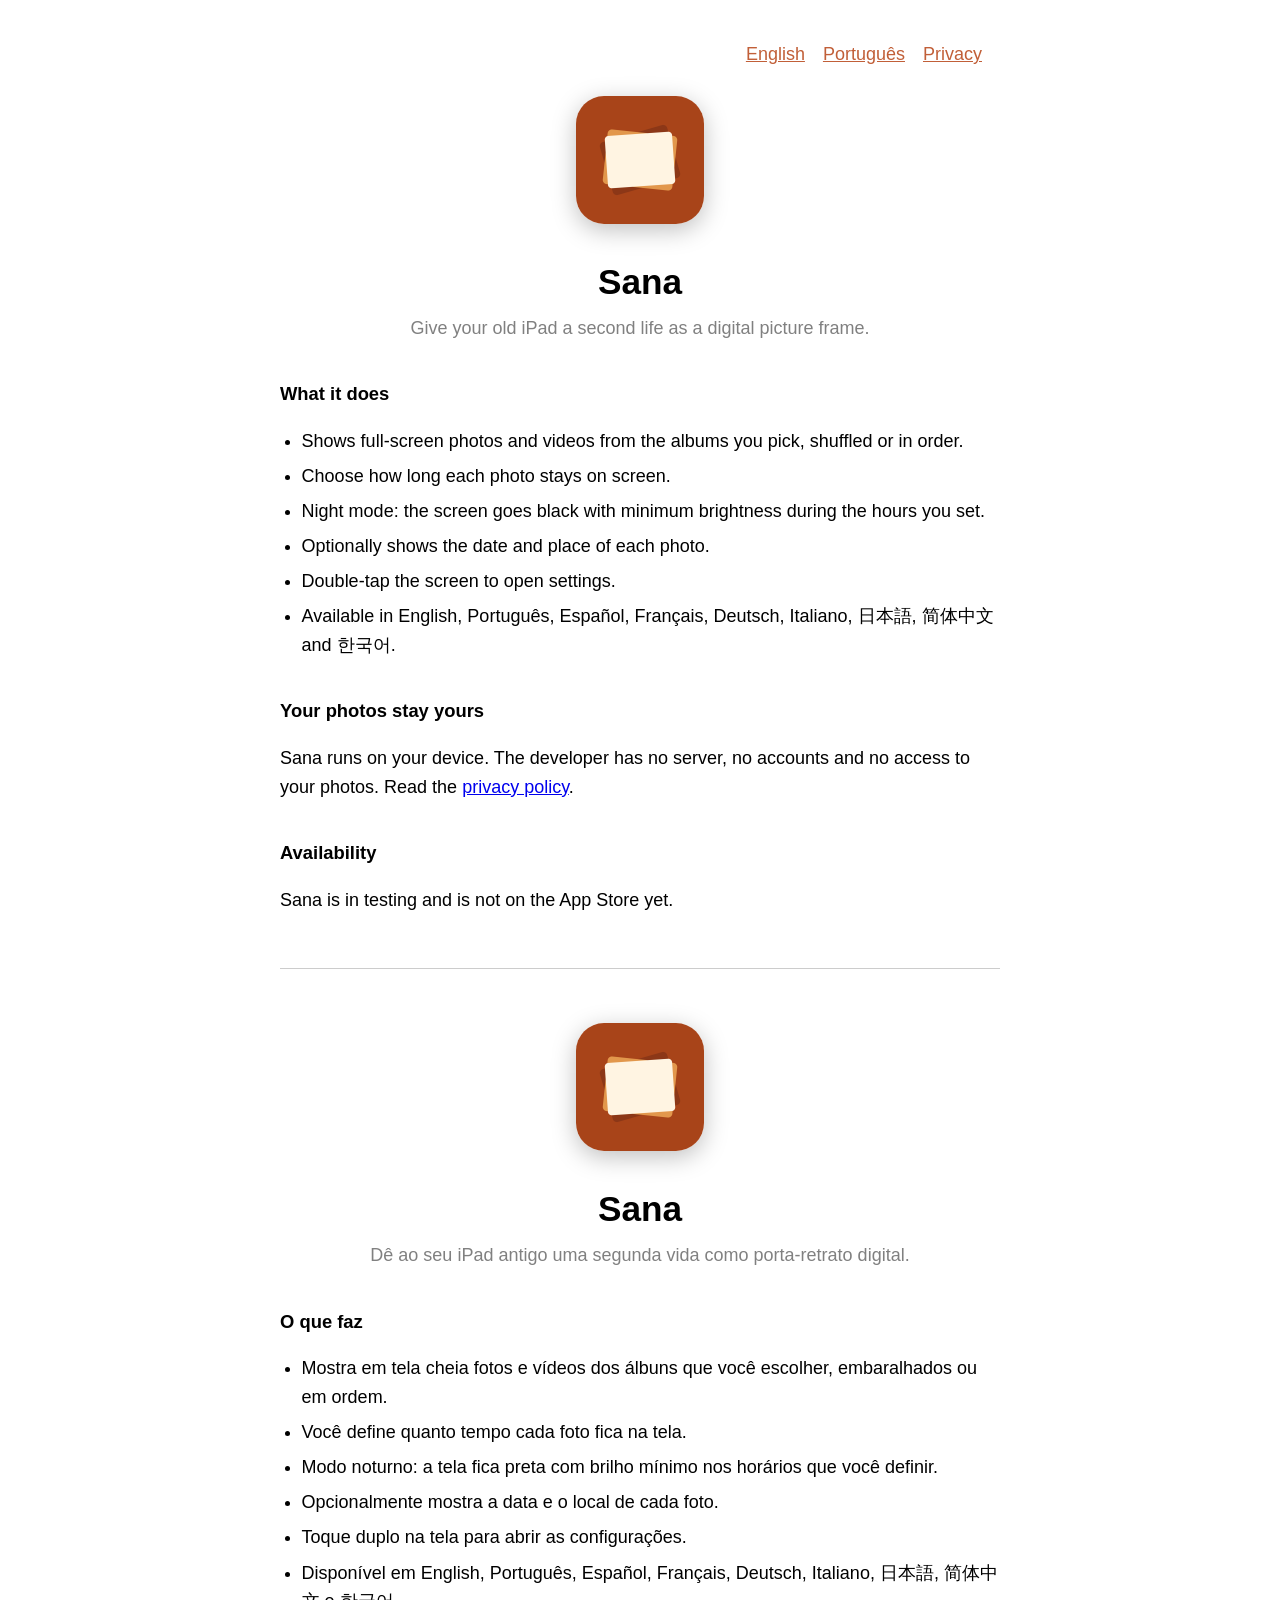
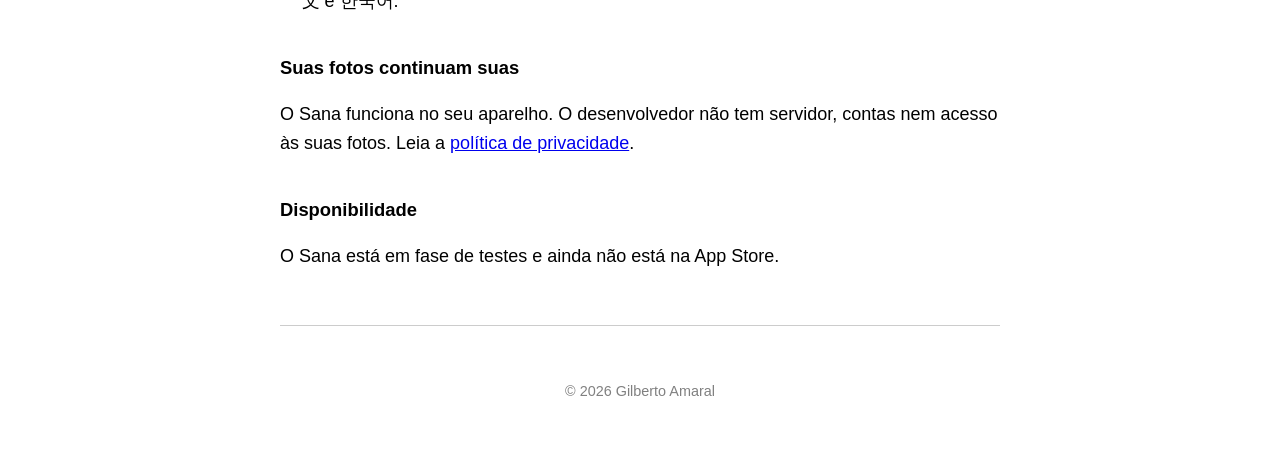
==== index.html @ 05647018 "Site do Sana: página inicial e política de privacidade (EN/PT)" ====
<!doctype html>
<html lang="en">
<head>
<meta charset="utf-8">
<meta name="viewport" content="width=device-width, initial-scale=1">
<title>Sana – Picture Frame for iPad</title>
<meta name="description" content="Sana turns an old iPad into a digital picture frame that shows the albums you choose.">
<link rel="icon" href="icon.png">
<style>
  :root { color-scheme: light dark; --accent: #c15f38; }
  body { font: 18px/1.6 -apple-system, "Helvetica Neue", Arial, sans-serif; max-width: 720px; margin: 0 auto; padding: 40px 20px 64px; }
  header { text-align: center; }
  header img { width: 128px; height: 128px; border-radius: 28px; box-shadow: 0 6px 24px rgba(0,0,0,.25); }
  h1 { font-size: 2.2rem; margin: .6em 0 .1em; }
  .tag { color: gray; margin: 0 0 1.5em; }
  h2 { font-size: 1.15rem; margin-top: 2em; }
  ul { padding-left: 1.2em; }
  li { margin: .35em 0; }
  nav a, footer a { color: var(--accent); margin-right: 1em; }
  nav { margin-bottom: 1.5em; text-align: right; }
  hr { margin: 3em 0; border: 0; border-top: 1px solid gray; opacity: .4; }
  footer { color: gray; font-size: .9rem; text-align: center; }
</style>
</head>
<body>

<nav><a href="#en">English</a><a href="#pt">Português</a><a href="privacy.html">Privacy</a></nav>

<section id="en">
<header>
  <img src="icon.png" alt="Sana app icon">
  <h1>Sana</h1>
  <p class="tag">Give your old iPad a second life as a digital picture frame.</p>
</header>

<h2>What it does</h2>
<ul>
  <li>Shows full-screen photos and videos from the albums you pick, shuffled or in order.</li>
  <li>Choose how long each photo stays on screen.</li>
  <li>Night mode: the screen goes black with minimum brightness during the hours you set.</li>
  <li>Optionally shows the date and place of each photo.</li>
  <li>Double-tap the screen to open settings.</li>
  <li>Available in English, Português, Español, Français, Deutsch, Italiano, 日本語, 简体中文 and 한국어.</li>
</ul>

<h2>Your photos stay yours</h2>
<p>Sana runs on your device. The developer has no server, no accounts and no access to your photos. Read the <a href="privacy.html">privacy policy</a>.</p>

<h2>Availability</h2>
<p>Sana is in testing and is not on the App Store yet.</p>
</section>

<hr>

<section id="pt" lang="pt-BR">
<header>
  <img src="icon.png" alt="Ícone do app Sana">
  <h1>Sana</h1>
  <p class="tag">Dê ao seu iPad antigo uma segunda vida como porta-retrato digital.</p>
</header>

<h2>O que faz</h2>
<ul>
  <li>Mostra em tela cheia fotos e vídeos dos álbuns que você escolher, embaralhados ou em ordem.</li>
  <li>Você define quanto tempo cada foto fica na tela.</li>
  <li>Modo noturno: a tela fica preta com brilho mínimo nos horários que você definir.</li>
  <li>Opcionalmente mostra a data e o local de cada foto.</li>
  <li>Toque duplo na tela para abrir as configurações.</li>
  <li>Disponível em English, Português, Español, Français, Deutsch, Italiano, 日本語, 简体中文 e 한국어.</li>
</ul>

<h2>Suas fotos continuam suas</h2>
<p>O Sana funciona no seu aparelho. O desenvolvedor não tem servidor, contas nem acesso às suas fotos. Leia a <a href="privacy.html#pt">política de privacidade</a>.</p>

<h2>Disponibilidade</h2>
<p>O Sana está em fase de testes e ainda não está na App Store.</p>
</section>

<hr>
<footer>© 2026 Gilberto Amaral</footer>

</body>
</html>
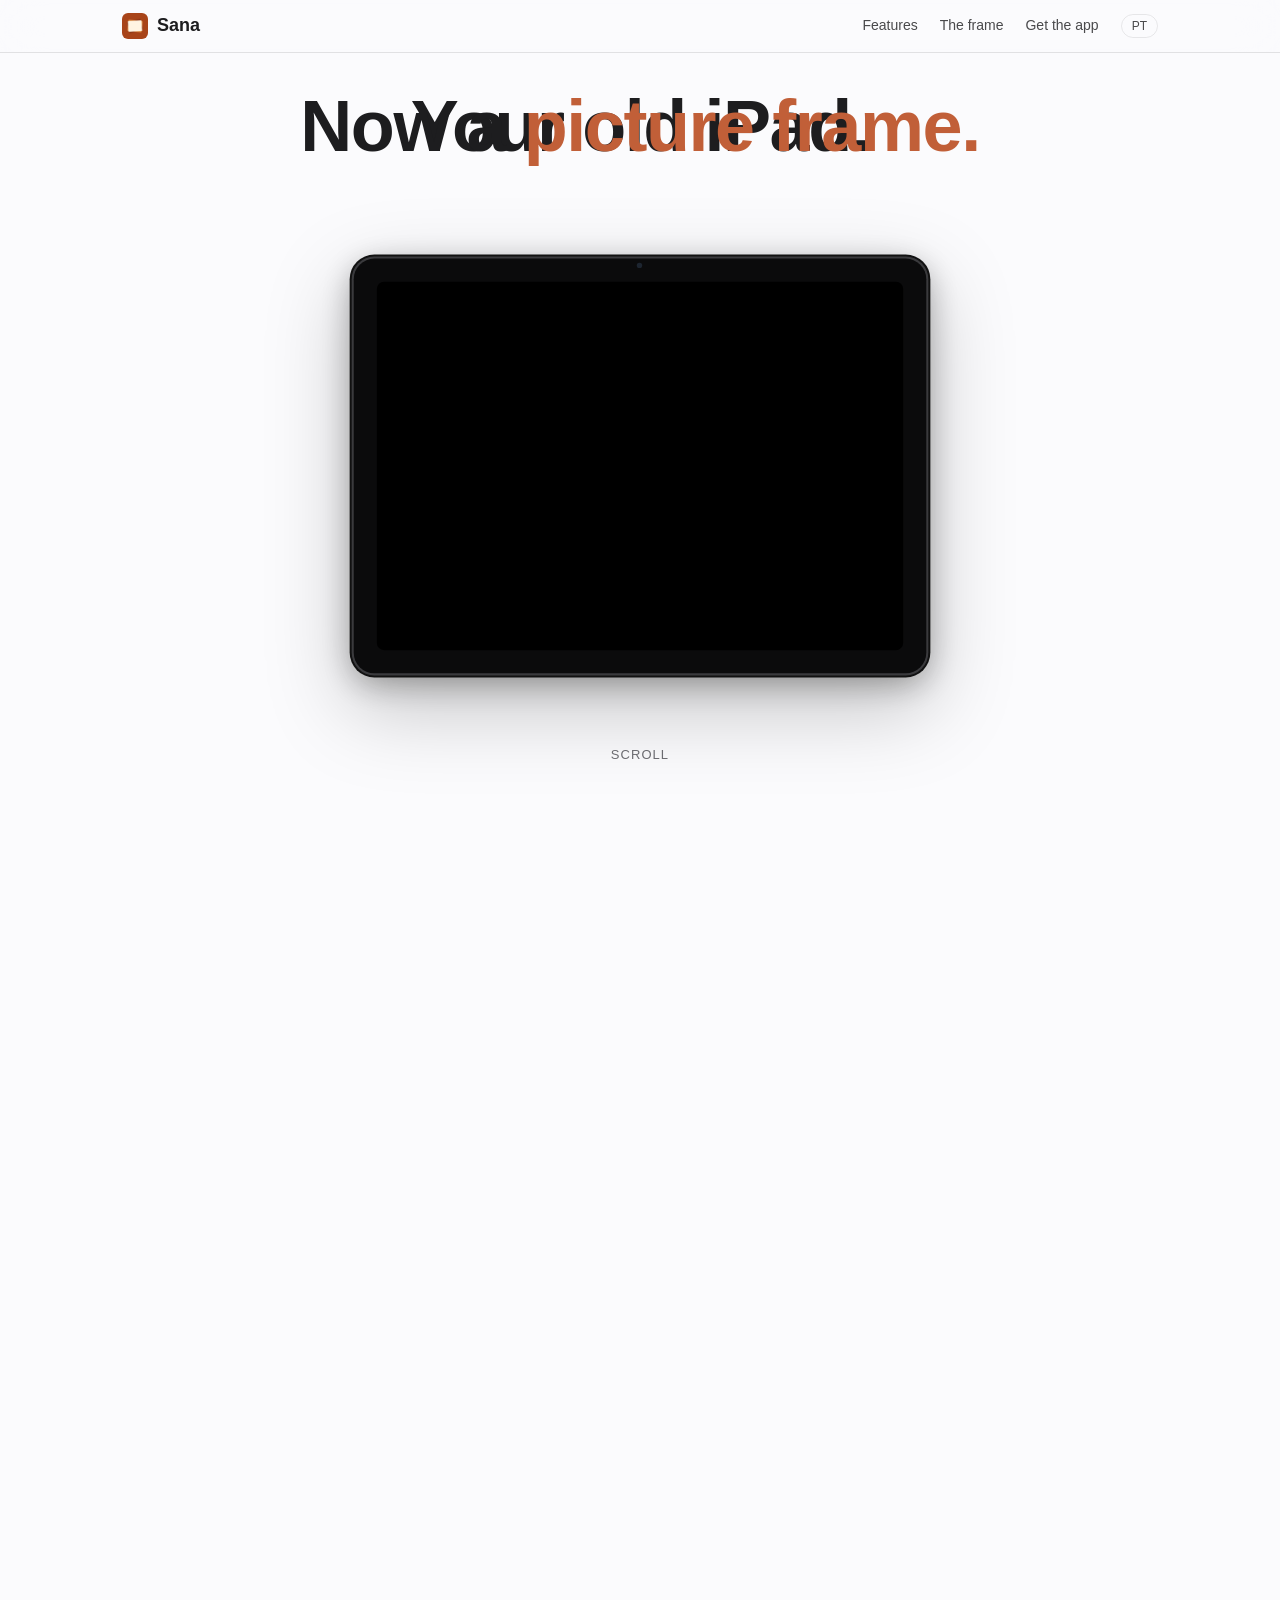
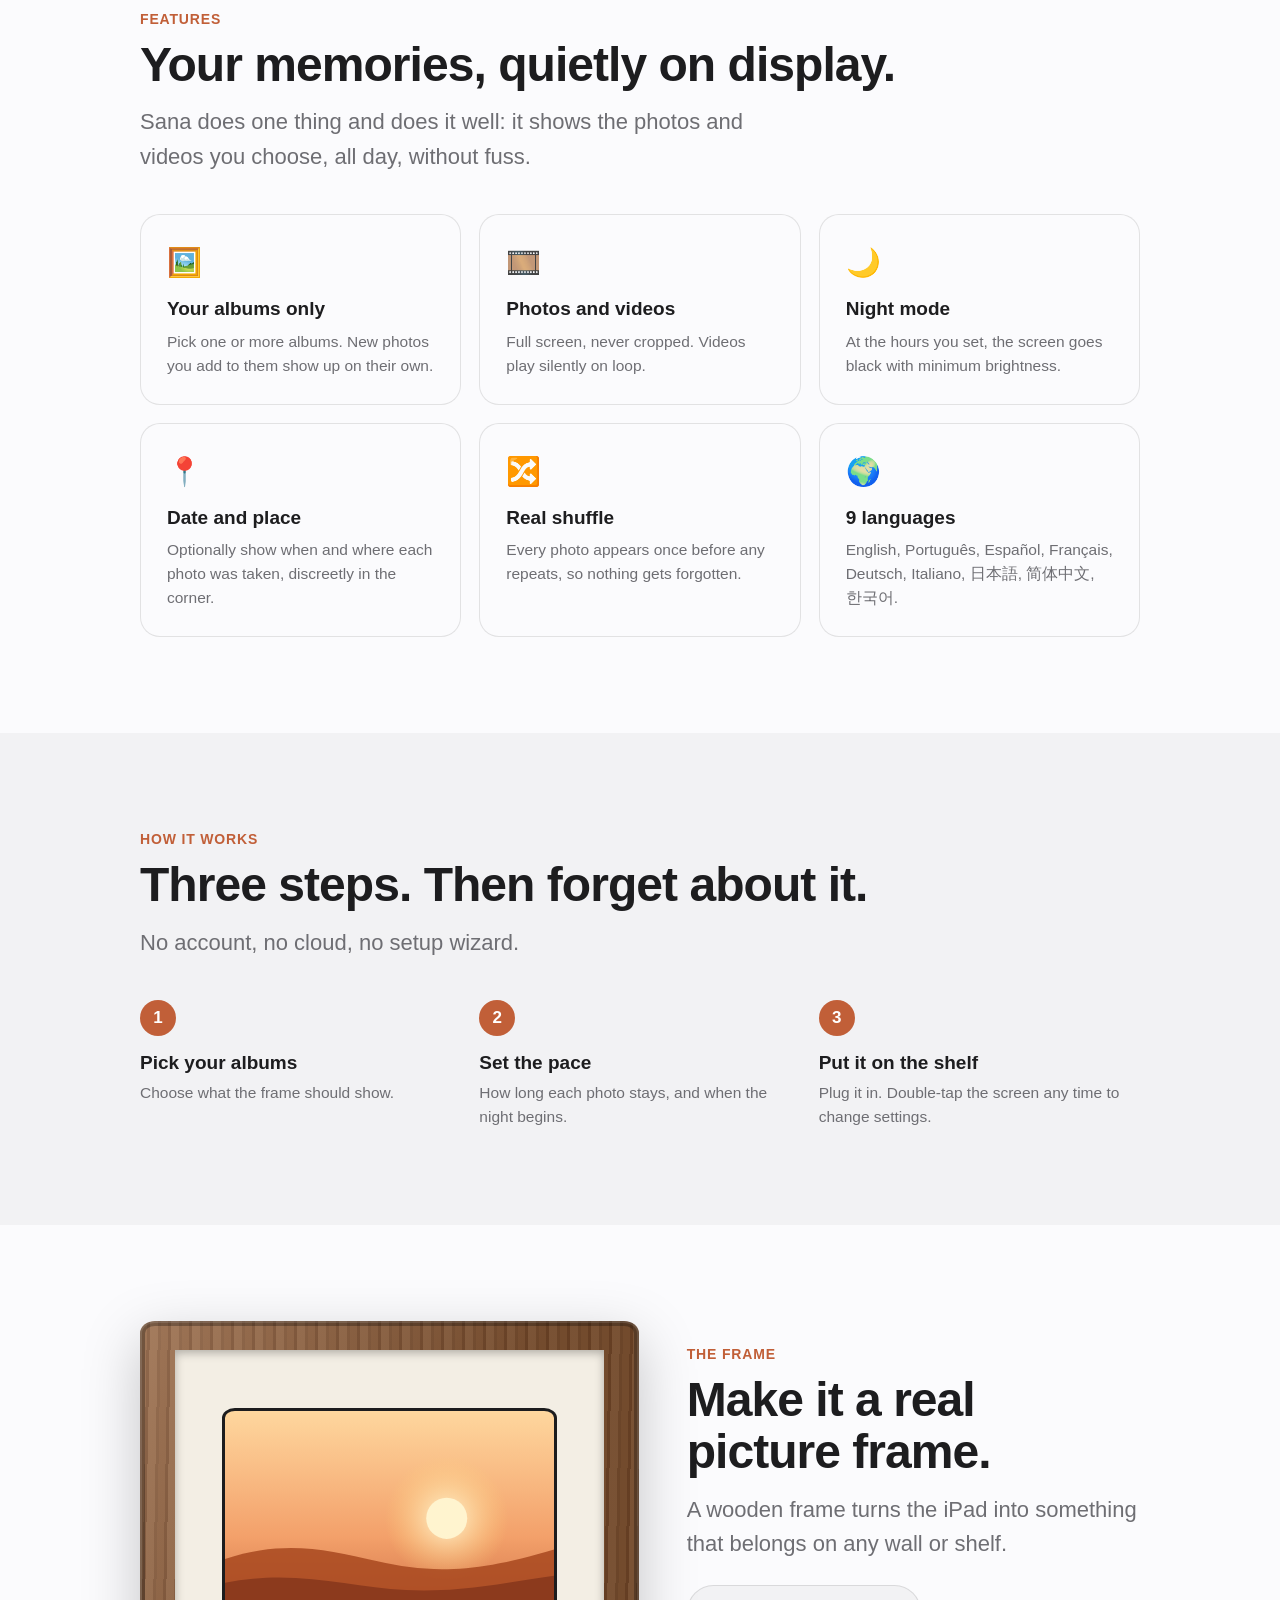
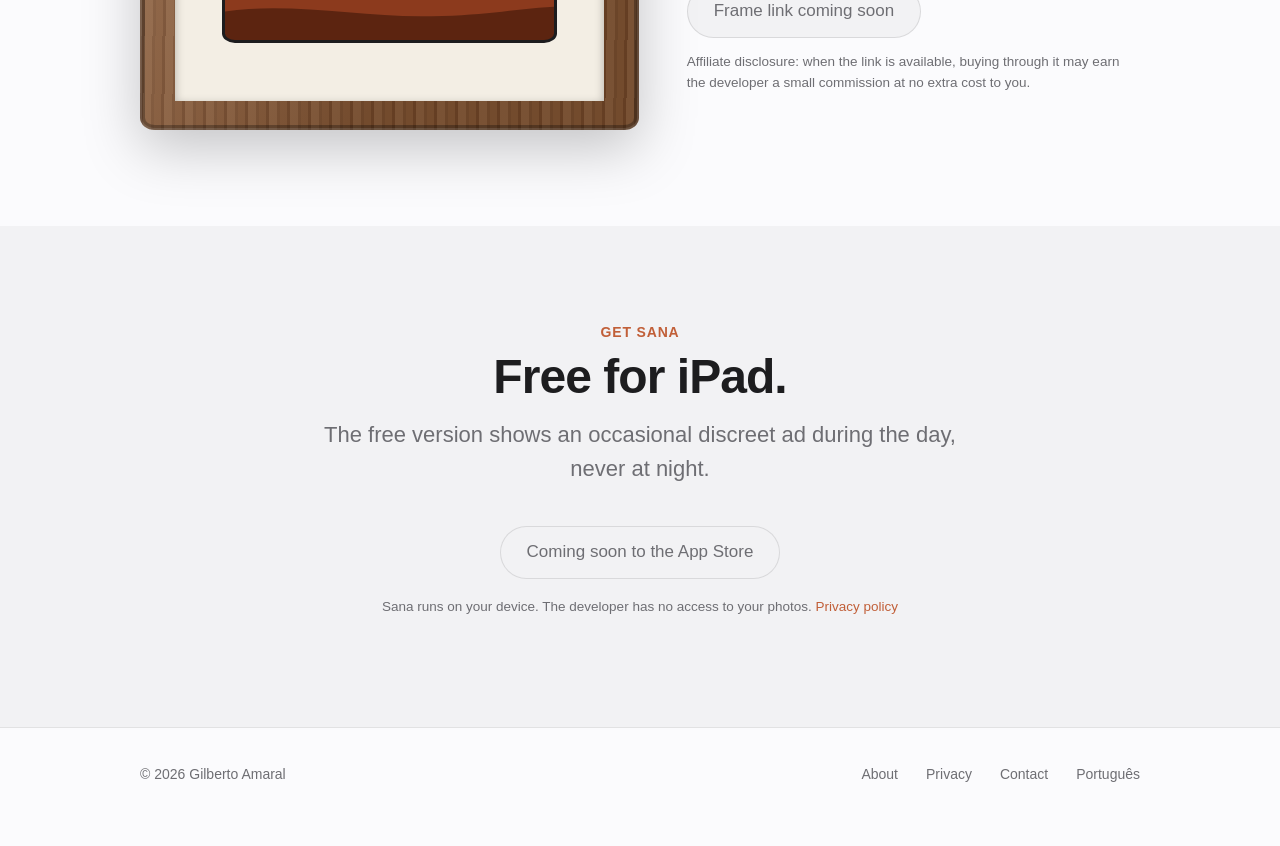
==== commit 2a7607f9: "Página comercial do Sana: cena de rolagem iPad→moldura, SEO, versão PT, Sobre" ====
--- a/index.html
+++ b/index.html
@@ -3,81 +3,118 @@
 <head>
 <meta charset="utf-8">
 <meta name="viewport" content="width=device-width, initial-scale=1">
-<title>Sana – Picture Frame for iPad</title>
-<meta name="description" content="Sana turns an old iPad into a digital picture frame that shows the albums you choose.">
+<title>Sana – Turn your old iPad into a digital picture frame</title>
+<meta name="description" content="Sana turns an old iPad into a beautiful digital picture frame. Show the albums you choose, with night mode and full privacy. Available in 9 languages.">
+<link rel="canonical" href="https://sana.werker.com.br/">
+<link rel="alternate" hreflang="en" href="https://sana.werker.com.br/">
+<link rel="alternate" hreflang="pt-BR" href="https://sana.werker.com.br/pt/">
+<link rel="alternate" hreflang="x-default" href="https://sana.werker.com.br/">
 <link rel="icon" href="icon.png">
-<style>
-  :root { color-scheme: light dark; --accent: #c15f38; }
-  body { font: 18px/1.6 -apple-system, "Helvetica Neue", Arial, sans-serif; max-width: 720px; margin: 0 auto; padding: 40px 20px 64px; }
-  header { text-align: center; }
-  header img { width: 128px; height: 128px; border-radius: 28px; box-shadow: 0 6px 24px rgba(0,0,0,.25); }
-  h1 { font-size: 2.2rem; margin: .6em 0 .1em; }
-  .tag { color: gray; margin: 0 0 1.5em; }
-  h2 { font-size: 1.15rem; margin-top: 2em; }
-  ul { padding-left: 1.2em; }
-  li { margin: .35em 0; }
-  nav a, footer a { color: var(--accent); margin-right: 1em; }
-  nav { margin-bottom: 1.5em; text-align: right; }
-  hr { margin: 3em 0; border: 0; border-top: 1px solid gray; opacity: .4; }
-  footer { color: gray; font-size: .9rem; text-align: center; }
-</style>
+<meta property="og:type" content="website">
+<meta property="og:title" content="Sana – Turn your old iPad into a digital picture frame">
+<meta property="og:description" content="Give your old iPad a second life. Shows the albums you choose, with night mode and full privacy.">
+<meta property="og:url" content="https://sana.werker.com.br/">
+<meta property="og:image" content="https://sana.werker.com.br/icon.png">
+<meta name="twitter:card" content="summary">
+<link rel="stylesheet" href="assets/style.css">
+<script type="application/ld+json">
+{"@context":"https://schema.org","@type":"SoftwareApplication","name":"Sana","alternateName":"Sana – Picture Frame","applicationCategory":"PhotographyApplication","operatingSystem":"iPadOS","description":"Sana turns an old iPad into a digital picture frame that shows the albums you choose, with night mode and full privacy.","inLanguage":["en","pt-BR","es","fr","de","it","ja","zh-Hans","ko"],"url":"https://sana.werker.com.br/","author":{"@type":"Person","name":"Gilberto Amaral"},"offers":{"@type":"Offer","price":"0","priceCurrency":"USD"}}
+</script>
 </head>
 <body>
 
-<nav><a href="#en">English</a><a href="#pt">Português</a><a href="privacy.html">Privacy</a></nav>
+<header class="topbar"><div class="in">
+  <a class="brand" href="./"><img src="icon.png" alt="" width="26" height="26">Sana</a>
+  <nav aria-label="Main">
+    <a class="hide-sm" href="#features">Features</a>
+    <a class="hide-sm" href="#frame">The frame</a>
+    <a href="#get">Get the app</a>
+    <a class="lang" href="pt/" hreflang="pt-BR" lang="pt-BR">PT</a>
+  </nav>
+</div></header>
 
-<section id="en">
-<header>
-  <img src="icon.png" alt="Sana app icon">
-  <h1>Sana</h1>
-  <p class="tag">Give your old iPad a second life as a digital picture frame.</p>
-</header>
-
-<h2>What it does</h2>
-<ul>
-  <li>Shows full-screen photos and videos from the albums you pick, shuffled or in order.</li>
-  <li>Choose how long each photo stays on screen.</li>
-  <li>Night mode: the screen goes black with minimum brightness during the hours you set.</li>
-  <li>Optionally shows the date and place of each photo.</li>
-  <li>Double-tap the screen to open settings.</li>
-  <li>Available in English, Português, Español, Français, Deutsch, Italiano, 日本語, 简体中文 and 한국어.</li>
-</ul>
-
-<h2>Your photos stay yours</h2>
-<p>Sana runs on your device. The developer has no server, no accounts and no access to your photos. Read the <a href="privacy.html">privacy policy</a>.</p>
-
-<h2>Availability</h2>
-<p>Sana is in testing and is not on the App Store yet.</p>
+<main>
+<section class="scene" id="scene" aria-label="From old iPad to picture frame">
+  <div class="sticky">
+    <h1 class="lines"><span class="a">Your old iPad.</span><span class="b">Now a <em>picture frame.</em></span></h1>
+    <div class="stage" role="img" aria-label="An iPad showing a slideshow, inside a wooden picture frame">
+      <div class="frame"></div>
+      <div class="mat"></div>
+      <div class="ipad"><div class="screen">
+        <img class="slide" src="assets/slide-1.svg" alt="">
+        <img class="slide" src="assets/slide-2.svg" alt="">
+        <img class="slide" src="assets/slide-3.svg" alt="">
+      </div></div>
+    </div>
+    <div class="scroll-hint" aria-hidden="true">Scroll</div>
+  </div>
 </section>
 
-<hr>
-
-<section id="pt" lang="pt-BR">
-<header>
-  <img src="icon.png" alt="Ícone do app Sana">
-  <h1>Sana</h1>
-  <p class="tag">Dê ao seu iPad antigo uma segunda vida como porta-retrato digital.</p>
-</header>
-
-<h2>O que faz</h2>
-<ul>
-  <li>Mostra em tela cheia fotos e vídeos dos álbuns que você escolher, embaralhados ou em ordem.</li>
-  <li>Você define quanto tempo cada foto fica na tela.</li>
-  <li>Modo noturno: a tela fica preta com brilho mínimo nos horários que você definir.</li>
-  <li>Opcionalmente mostra a data e o local de cada foto.</li>
-  <li>Toque duplo na tela para abrir as configurações.</li>
-  <li>Disponível em English, Português, Español, Français, Deutsch, Italiano, 日本語, 简体中文 e 한국어.</li>
-</ul>
-
-<h2>Suas fotos continuam suas</h2>
-<p>O Sana funciona no seu aparelho. O desenvolvedor não tem servidor, contas nem acesso às suas fotos. Leia a <a href="privacy.html#pt">política de privacidade</a>.</p>
-
-<h2>Disponibilidade</h2>
-<p>O Sana está em fase de testes e ainda não está na App Store.</p>
+<section class="block" id="features">
+  <div class="wrap">
+    <p class="eyebrow">Features</p>
+    <h2>Your memories, quietly on display.</h2>
+    <p class="lead">Sana does one thing and does it well: it shows the photos and videos you choose, all day, without fuss.</p>
+    <div class="grid">
+      <div class="card"><span class="ico" aria-hidden="true">🖼️</span><h3>Your albums only</h3><p>Pick one or more albums. New photos you add to them show up on their own.</p></div>
+      <div class="card"><span class="ico" aria-hidden="true">🎞️</span><h3>Photos and videos</h3><p>Full screen, never cropped. Videos play silently on loop.</p></div>
+      <div class="card"><span class="ico" aria-hidden="true">🌙</span><h3>Night mode</h3><p>At the hours you set, the screen goes black with minimum brightness.</p></div>
+      <div class="card"><span class="ico" aria-hidden="true">📍</span><h3>Date and place</h3><p>Optionally show when and where each photo was taken, discreetly in the corner.</p></div>
+      <div class="card"><span class="ico" aria-hidden="true">🔀</span><h3>Real shuffle</h3><p>Every photo appears once before any repeats, so nothing gets forgotten.</p></div>
+      <div class="card"><span class="ico" aria-hidden="true">🌍</span><h3>9 languages</h3><p>English, Português, Español, Français, Deutsch, Italiano, 日本語, 简体中文, 한국어.</p></div>
+    </div>
+  </div>
 </section>
 
-<hr>
-<footer>© 2026 Gilberto Amaral</footer>
+<section class="block alt">
+  <div class="wrap">
+    <p class="eyebrow">How it works</p>
+    <h2>Three steps. Then forget about it.</h2>
+    <p class="lead">No account, no cloud, no setup wizard.</p>
+    <div class="steps">
+      <div class="step"><h3>Pick your albums</h3><p>Choose what the frame should show.</p></div>
+      <div class="step"><h3>Set the pace</h3><p>How long each photo stays, and when the night begins.</p></div>
+      <div class="step"><h3>Put it on the shelf</h3><p>Plug it in. Double-tap the screen any time to change settings.</p></div>
+    </div>
+  </div>
+</section>
 
+<section class="block" id="frame">
+  <div class="wrap split">
+    <div class="woodcard" role="img" aria-label="A wooden picture frame holding a tablet"></div>
+    <div>
+      <p class="eyebrow">The frame</p>
+      <h2>Make it a real picture frame.</h2>
+      <p class="lead" style="margin-bottom:24px">A wooden frame turns the iPad into something that belongs on any wall or shelf.</p>
+      <!-- Replace href="#frame" and remove the "soon" class when the AliExpress affiliate link is ready -->
+      <a class="btn soon" href="#frame" aria-disabled="true">Frame link coming soon</a>
+      <p class="small" style="margin-top:14px">Affiliate disclosure: when the link is available, buying through it may earn the developer a small commission at no extra cost to you.</p>
+    </div>
+  </div>
+</section>
+
+<section class="block alt cta" id="get">
+  <div class="wrap">
+    <p class="eyebrow">Get Sana</p>
+    <h2>Free for iPad.</h2>
+    <p class="lead" style="margin-left:auto;margin-right:auto">The free version shows an occasional discreet ad during the day, never at night.</p>
+    <div class="row">
+      <!-- Replace with the App Store link when published -->
+      <a class="btn soon" href="#get" aria-disabled="true">Coming soon to the App Store</a>
+    </div>
+    <p class="small" style="margin-top:18px">Sana runs on your device. The developer has no access to your photos. <a href="privacy.html">Privacy policy</a></p>
+  </div>
+</section>
+</main>
+
+<footer><div class="wrap">
+  <span class="grow">© 2026 Gilberto Amaral</span>
+  <a href="about.html">About</a>
+  <a href="privacy.html">Privacy</a>
+  <a href="mailto:contato@amaral.pro">Contact</a>
+  <a href="pt/" hreflang="pt-BR" lang="pt-BR">Português</a>
+</div></footer>
+
+<script src="assets/scene.js" defer></script>
 </body>
 </html>
--- a/assets/style.css
+++ b/assets/style.css
@@ -0,0 +1,107 @@
+:root {
+  --bg: #fbfbfd;
+  --bg-alt: #f2f2f4;
+  --text: #1d1d1f;
+  --muted: #6e6e73;
+  --accent: #c15f38;
+  --accent-dark: #a8481f;
+  --line: rgba(0, 0, 0, .1);
+  --font: -apple-system, BlinkMacSystemFont, "SF Pro Display", "Helvetica Neue", Arial, sans-serif;
+}
+@media (prefers-color-scheme: dark) {
+  :root { --bg: #111112; --bg-alt: #1b1b1d; --text: #f5f5f7; --muted: #a1a1a6; --line: rgba(255, 255, 255, .14); }
+}
+* { box-sizing: border-box; }
+html { scroll-behavior: smooth; }
+body { margin: 0; background: var(--bg); color: var(--text); font: 17px/1.55 var(--font); -webkit-font-smoothing: antialiased; }
+a { color: var(--accent); text-decoration: none; }
+a:hover { text-decoration: underline; }
+img { max-width: 100%; }
+
+/* top bar */
+.topbar { position: sticky; top: 0; z-index: 20; backdrop-filter: saturate(180%) blur(20px); -webkit-backdrop-filter: saturate(180%) blur(20px); background: color-mix(in srgb, var(--bg) 82%, transparent); border-bottom: 1px solid var(--line); }
+.topbar .in { max-width: 1080px; margin: 0 auto; padding: 0 22px; height: 52px; display: flex; align-items: center; gap: 26px; }
+.brand { display: flex; align-items: center; gap: 9px; color: var(--text); font-weight: 600; font-size: 18px; }
+.brand img { width: 26px; height: 26px; border-radius: 6px; }
+.topbar nav { margin-left: auto; display: flex; gap: 22px; font-size: 14px; align-items: center; }
+.topbar nav a { color: var(--text); opacity: .8; }
+.topbar nav a:hover { opacity: 1; text-decoration: none; }
+.lang { border: 1px solid var(--line); border-radius: 980px; padding: 2px 10px; font-size: 12px; }
+@media (max-width: 640px) { .topbar nav a.hide-sm { display: none; } .topbar .in { gap: 12px; } }
+
+/* scroll scene */
+.scene { --ipad-scale: 1; --frame-o: 1; --frame-s: 1; --a-o: 0; --b-o: 1; position: relative; }
+.scene .sticky { position: relative; min-height: 88vh; display: flex; flex-direction: column; align-items: center; padding: 40px 22px 24px; }
+.scene.animated { height: 340vh; }
+.scene.animated .sticky { position: sticky; top: 52px; height: calc(100vh - 52px); min-height: 0; padding-top: 4vh; overflow: hidden; }
+.lines { display: grid; text-align: center; margin: 0 0 4.5vh; position: relative; z-index: 2; }
+.lines span { grid-area: 1 / 1; font-size: clamp(34px, 6.2vw, 72px); line-height: 1.05; font-weight: 700; letter-spacing: -.02em; }
+.lines .a { opacity: var(--a-o); }
+.lines .b { opacity: var(--b-o); }
+.lines .b em { font-style: normal; color: var(--accent); }
+.stage { --sw: min(90vw, 58vh * 1.222); width: var(--sw); aspect-ratio: 1.222; position: relative; flex: none; filter: drop-shadow(0 28px 40px rgba(0, 0, 0, .22)); }
+.frame { position: absolute; inset: 0; border-radius: 2.4%; opacity: var(--frame-o); transform: scale(var(--frame-s));
+  background:
+    linear-gradient(115deg, rgba(255,255,255,.16), rgba(0,0,0,.18) 60%),
+    repeating-linear-gradient(91deg, #8c5b37 0 7px, #7b4c2b 7px 10px, #946440 10px 18px, #835432 18px 21px);
+  box-shadow: inset 0 0 0 2px rgba(255,255,255,.12), inset 0 0 0 5px rgba(0,0,0,.28), inset 0 2px 14px rgba(0,0,0,.4); }
+.mat { position: absolute; inset: 7% 7%; background: #f3eee4; border-radius: 1%; box-shadow: inset 0 3px 10px rgba(0,0,0,.28), inset 0 0 0 1px rgba(0,0,0,.08); opacity: var(--frame-o); transform: scale(var(--frame-s)); }
+.ipad { position: absolute; left: 50%; top: 50%; width: 66%; aspect-ratio: 1.38; transform: translate(-50%, -50%) scale(var(--ipad-scale)); background: #0b0b0c; border-radius: 3.6% / 5%; padding: 2.6%;
+  box-shadow: 0 0 0 1.5px #3a3a3d, 0 0 0 3px #111, 0 6px 24px rgba(0,0,0,.35); }
+.ipad::after { content: ""; position: absolute; left: 50%; top: 1%; width: .9%; aspect-ratio: 1; border-radius: 50%; background: #1d2530; transform: translateX(-50%); }
+.screen { position: relative; width: 100%; height: 100%; border-radius: 1.4% / 2%; overflow: hidden; background: #000; }
+.slide { position: absolute; inset: 0; width: 100%; height: 100%; object-fit: cover; opacity: 0; animation: fade 18s infinite; }
+.slide:nth-child(2) { animation-delay: 6s; }
+.slide:nth-child(3) { animation-delay: 12s; }
+@keyframes fade { 0% { opacity: 0; } 6% { opacity: 1; } 33% { opacity: 1; } 39% { opacity: 0; } 100% { opacity: 0; } }
+.scroll-hint { opacity: var(--hint-o, 1); margin-top: 2vh; color: var(--muted); font-size: 13px; letter-spacing: .08em; text-transform: uppercase; }
+.scene:not(.animated) .scroll-hint { display: none; }
+
+/* sections */
+section.block { padding: 96px 22px; }
+section.alt { background: var(--bg-alt); }
+.wrap { max-width: 1000px; margin: 0 auto; }
+.eyebrow { color: var(--accent); font-weight: 600; font-size: 14px; letter-spacing: .06em; text-transform: uppercase; margin: 0 0 8px; }
+h2 { font-size: clamp(28px, 4.6vw, 48px); line-height: 1.1; letter-spacing: -.02em; margin: 0 0 14px; }
+.lead { color: var(--muted); font-size: clamp(18px, 2.2vw, 22px); max-width: 640px; margin: 0 0 40px; }
+.grid { display: grid; grid-template-columns: repeat(auto-fit, minmax(270px, 1fr)); gap: 18px; }
+.card { background: var(--bg); border: 1px solid var(--line); border-radius: 20px; padding: 26px; }
+section.alt .card { background: var(--bg); }
+.card h3 { margin: 0 0 6px; font-size: 19px; }
+.card p { margin: 0; color: var(--muted); font-size: 15.5px; }
+.card .ico { font-size: 28px; margin-bottom: 10px; display: block; }
+.steps { counter-reset: s; display: grid; gap: 18px; grid-template-columns: repeat(auto-fit, minmax(220px, 1fr)); }
+.step { counter-increment: s; }
+.step::before { content: counter(s); display: grid; place-items: center; width: 36px; height: 36px; border-radius: 50%; background: var(--accent); color: #fff; font-weight: 700; margin-bottom: 12px; }
+.step h3 { margin: 0 0 4px; font-size: 19px; }
+.step p { margin: 0; color: var(--muted); font-size: 15.5px; }
+
+.split { display: grid; grid-template-columns: 1.1fr 1fr; gap: 48px; align-items: center; }
+@media (max-width: 760px) { .split { grid-template-columns: 1fr; } }
+.woodcard { aspect-ratio: 1.222; border-radius: 3%; position: relative; filter: drop-shadow(0 18px 28px rgba(0,0,0,.22));
+  background: linear-gradient(115deg, rgba(255,255,255,.16), rgba(0,0,0,.18) 60%), repeating-linear-gradient(91deg, #8c5b37 0 7px, #7b4c2b 7px 10px, #946440 10px 18px, #835432 18px 21px);
+  box-shadow: inset 0 0 0 2px rgba(255,255,255,.12), inset 0 0 0 5px rgba(0,0,0,.28); }
+.woodcard::before { content: ""; position: absolute; inset: 7%; background: #f3eee4; box-shadow: inset 0 3px 10px rgba(0,0,0,.28); }
+.woodcard::after { content: ""; position: absolute; left: 17%; right: 17%; top: 22%; bottom: 22%; background: #0b0b0c; border-radius: 3%; box-shadow: 0 0 0 3px #1c1c1e; background-image: url(slide-1.svg); background-size: cover; background-position: center; }
+
+.btn { display: inline-block; padding: 12px 26px; border-radius: 980px; font-size: 17px; font-weight: 500; border: 1px solid transparent; }
+.btn.primary { background: var(--accent); color: #fff; }
+.btn.primary:hover { background: var(--accent-dark); text-decoration: none; }
+.btn.ghost { border-color: var(--accent); color: var(--accent); }
+.btn.soon { background: var(--bg-alt); color: var(--muted); border-color: var(--line); cursor: default; }
+.btn.soon:hover { text-decoration: none; }
+.cta { text-align: center; }
+.cta .row { display: flex; flex-wrap: wrap; gap: 14px; justify-content: center; margin-top: 22px; }
+.small { color: var(--muted); font-size: 13.5px; }
+
+footer { border-top: 1px solid var(--line); padding: 36px 22px 60px; color: var(--muted); font-size: 14px; }
+footer .wrap { display: flex; flex-wrap: wrap; gap: 14px 28px; align-items: center; }
+footer a { color: var(--muted); }
+footer .grow { flex: 1; min-width: 200px; }
+
+/* plain pages (about) */
+.page { max-width: 720px; margin: 0 auto; padding: 56px 22px 80px; }
+.page h1 { font-size: clamp(32px, 5vw, 48px); letter-spacing: -.02em; line-height: 1.1; margin: 0 0 18px; }
+.page h2 { font-size: 22px; margin: 36px 0 8px; letter-spacing: 0; }
+
+@media (prefers-reduced-motion: reduce) { html { scroll-behavior: auto; } .slide { animation: none; } .slide:first-child { opacity: 1; } }
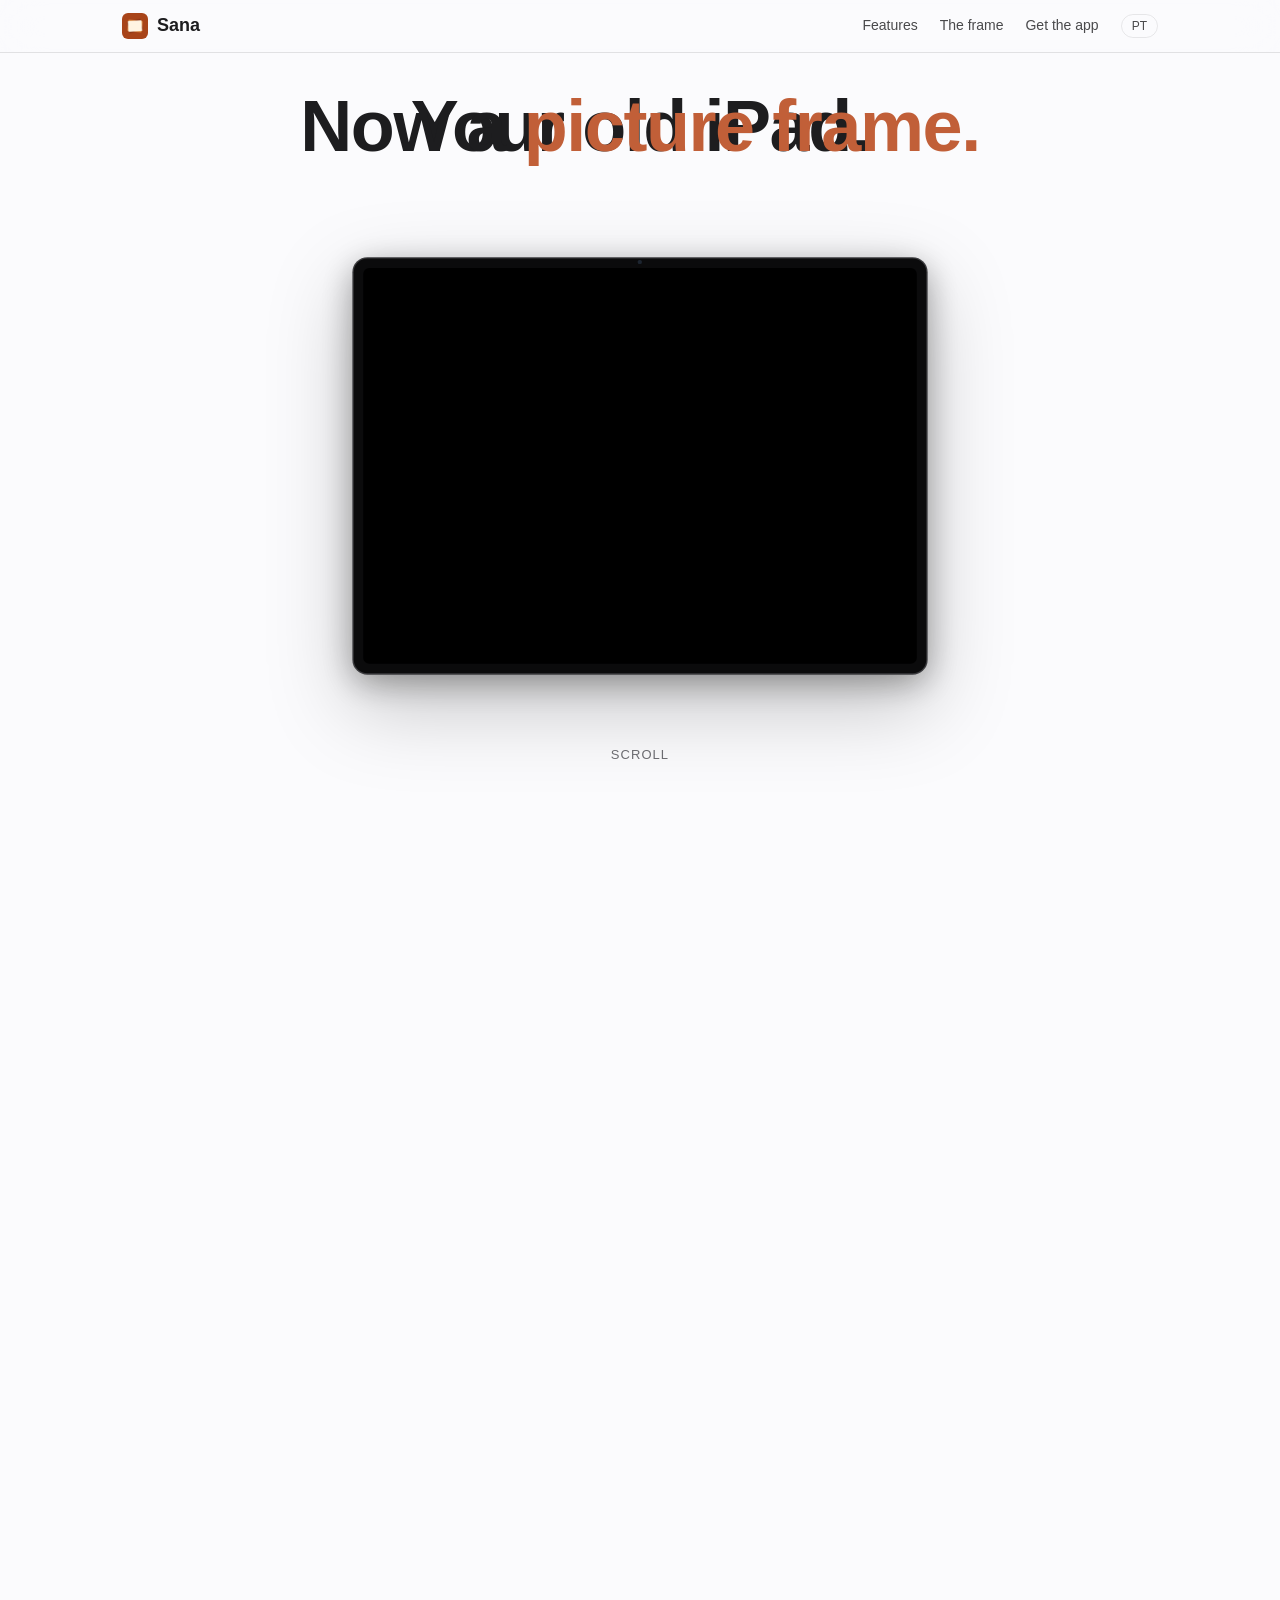
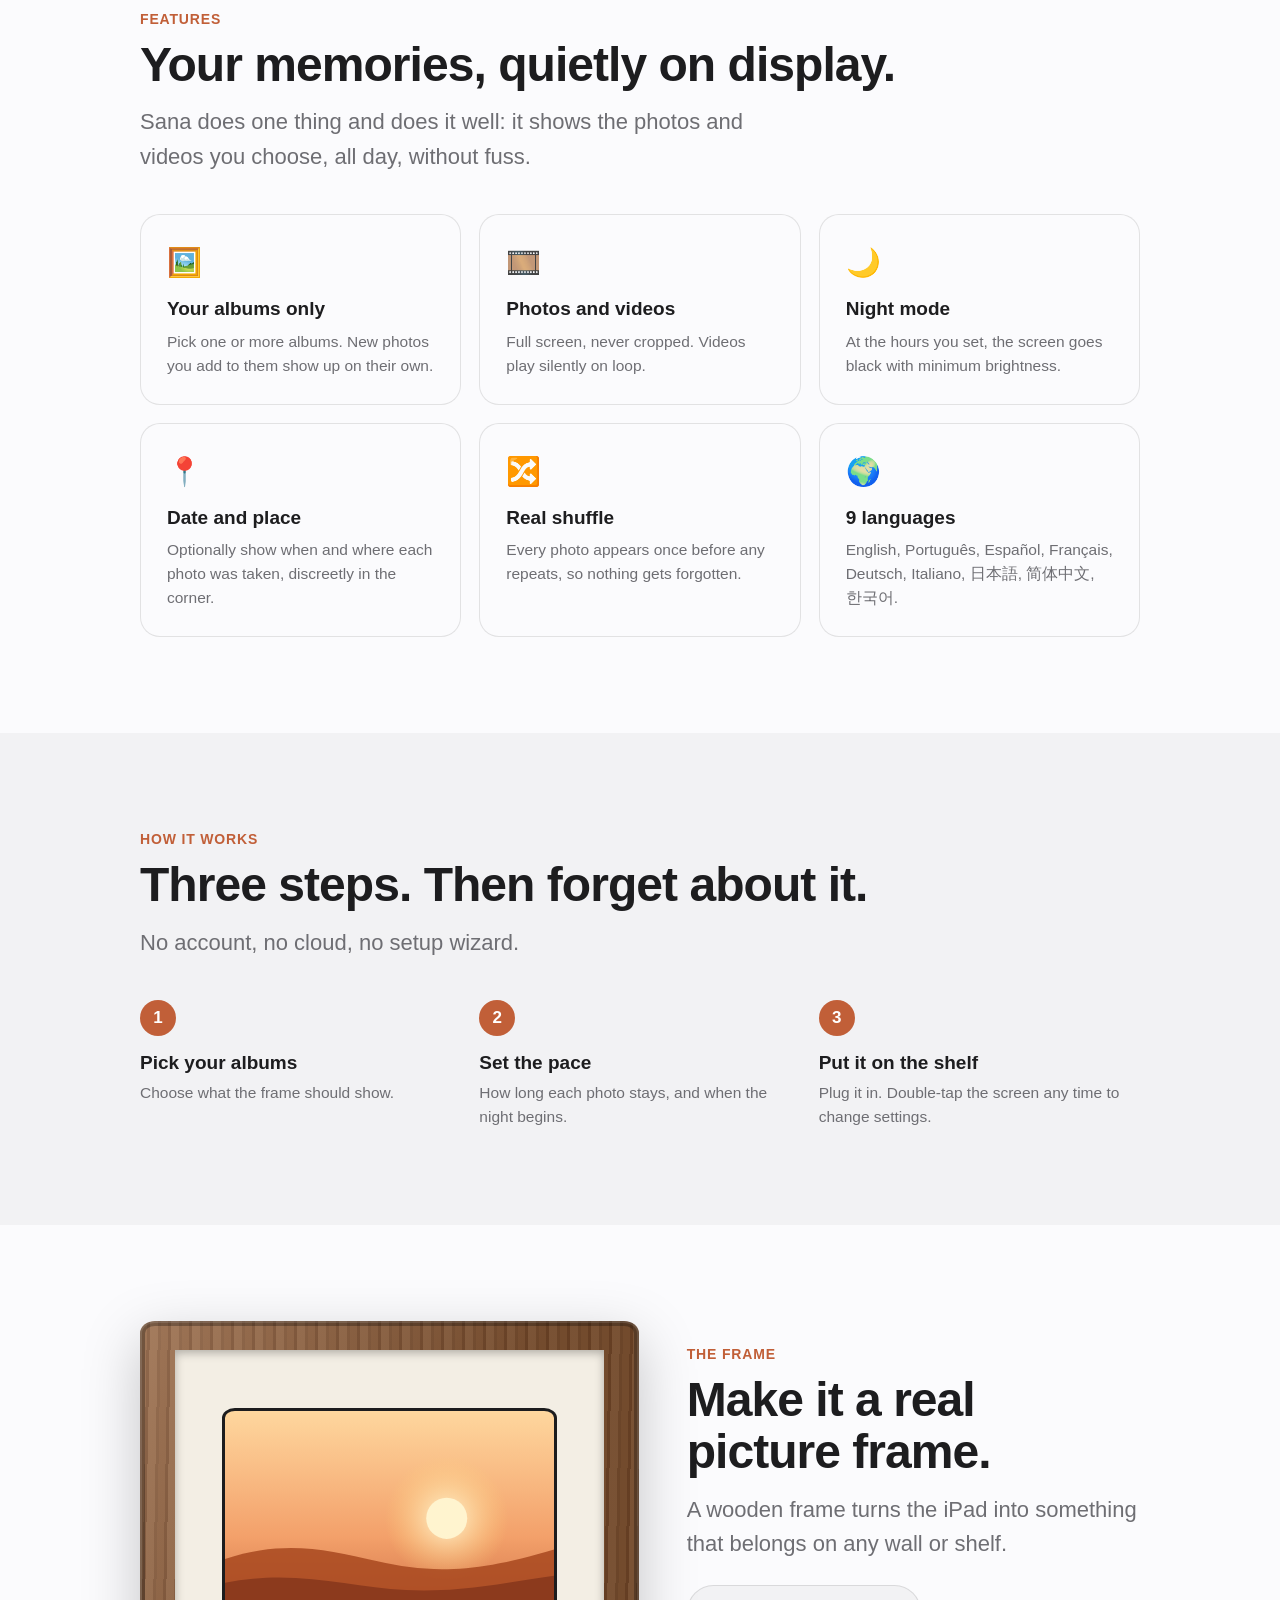
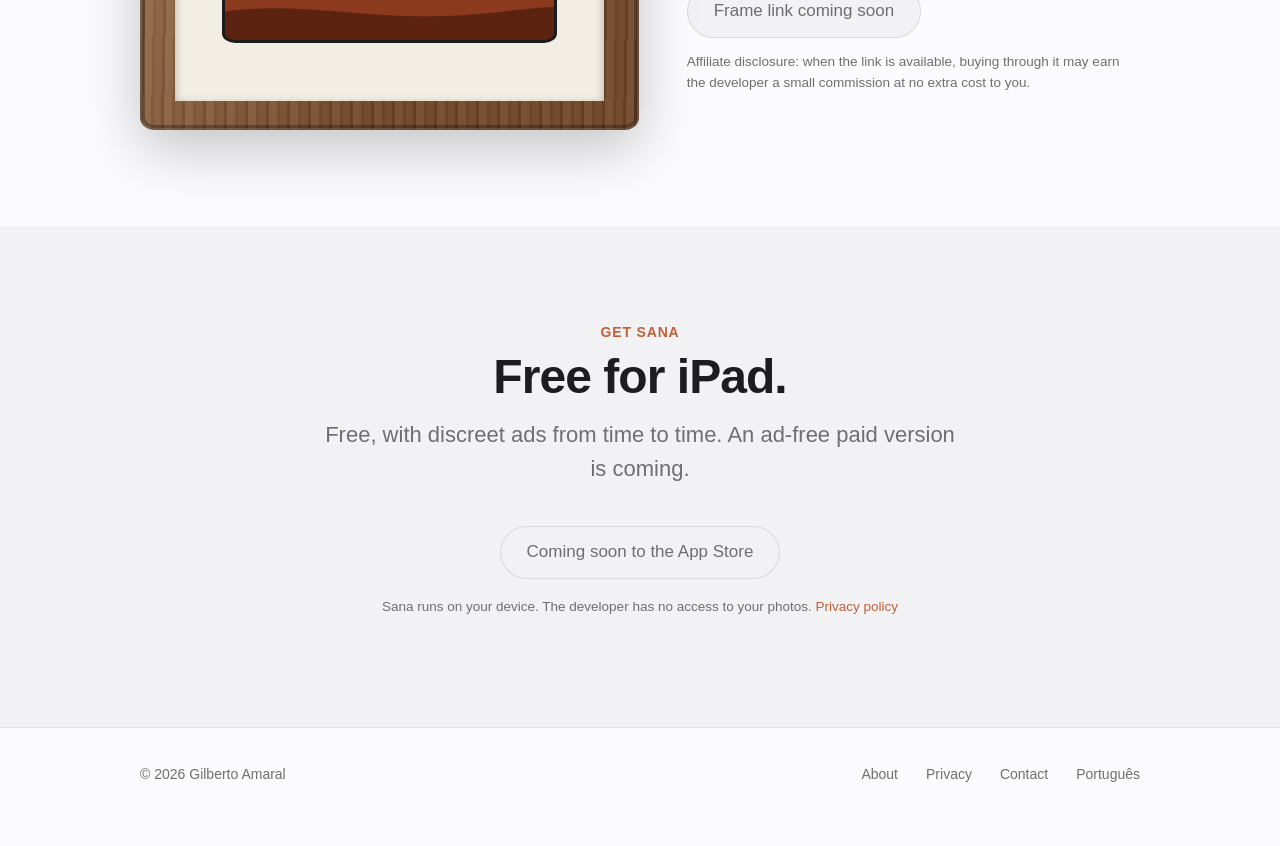
==== commit 6e2fc308: "Ajusta o texto sobre anúncios e versão paga" ====
--- a/index.html
+++ b/index.html
@@ -97,7 +97,7 @@
   <div class="wrap">
     <p class="eyebrow">Get Sana</p>
     <h2>Free for iPad.</h2>
-    <p class="lead" style="margin-left:auto;margin-right:auto">The free version shows an occasional discreet ad during the day, never at night.</p>
+    <p class="lead" style="margin-left:auto;margin-right:auto">Free, with discreet ads from time to time. An ad-free paid version is coming.</p>
     <div class="row">
       <!-- Replace with the App Store link when published -->
       <a class="btn soon" href="#get" aria-disabled="true">Coming soon to the App Store</a>
--- a/assets/style.css
+++ b/assets/style.css
@@ -46,10 +46,10 @@
     repeating-linear-gradient(91deg, #8c5b37 0 7px, #7b4c2b 7px 10px, #946440 10px 18px, #835432 18px 21px);
   box-shadow: inset 0 0 0 2px rgba(255,255,255,.12), inset 0 0 0 5px rgba(0,0,0,.28), inset 0 2px 14px rgba(0,0,0,.4); }
 .mat { position: absolute; inset: 7% 7%; background: #f3eee4; border-radius: 1%; box-shadow: inset 0 3px 10px rgba(0,0,0,.28), inset 0 0 0 1px rgba(0,0,0,.08); opacity: var(--frame-o); transform: scale(var(--frame-s)); }
-.ipad { position: absolute; left: 50%; top: 50%; width: 66%; aspect-ratio: 1.38; transform: translate(-50%, -50%) scale(var(--ipad-scale)); background: #0b0b0c; border-radius: 3.6% / 5%; padding: 2.6%;
-  box-shadow: 0 0 0 1.5px #3a3a3d, 0 0 0 3px #111, 0 6px 24px rgba(0,0,0,.35); }
-.ipad::after { content: ""; position: absolute; left: 50%; top: 1%; width: .9%; aspect-ratio: 1; border-radius: 50%; background: #1d2530; transform: translateX(-50%); }
-.screen { position: relative; width: 100%; height: 100%; border-radius: 1.4% / 2%; overflow: hidden; background: #000; }
+.ipad { position: absolute; left: 50%; top: 50%; width: 66%; aspect-ratio: 1.38; transform: translate(-50%, -50%) scale(var(--ipad-scale)); background: #0b0b0c; border-radius: 2.4% / 3.3%; padding: 1.15%;
+  box-shadow: 0 0 0 1px #3a3a3d, 0 6px 24px rgba(0,0,0,.35); }
+.ipad::after { content: ""; position: absolute; left: 50%; top: .4%; width: .55%; aspect-ratio: 1; border-radius: 50%; background: #1d2530; transform: translateX(-50%); }
+.screen { position: relative; width: 100%; height: 100%; border-radius: 1.1% / 1.5%; overflow: hidden; background: #000; }
 .slide { position: absolute; inset: 0; width: 100%; height: 100%; object-fit: cover; opacity: 0; animation: fade 18s infinite; }
 .slide:nth-child(2) { animation-delay: 6s; }
 .slide:nth-child(3) { animation-delay: 12s; }
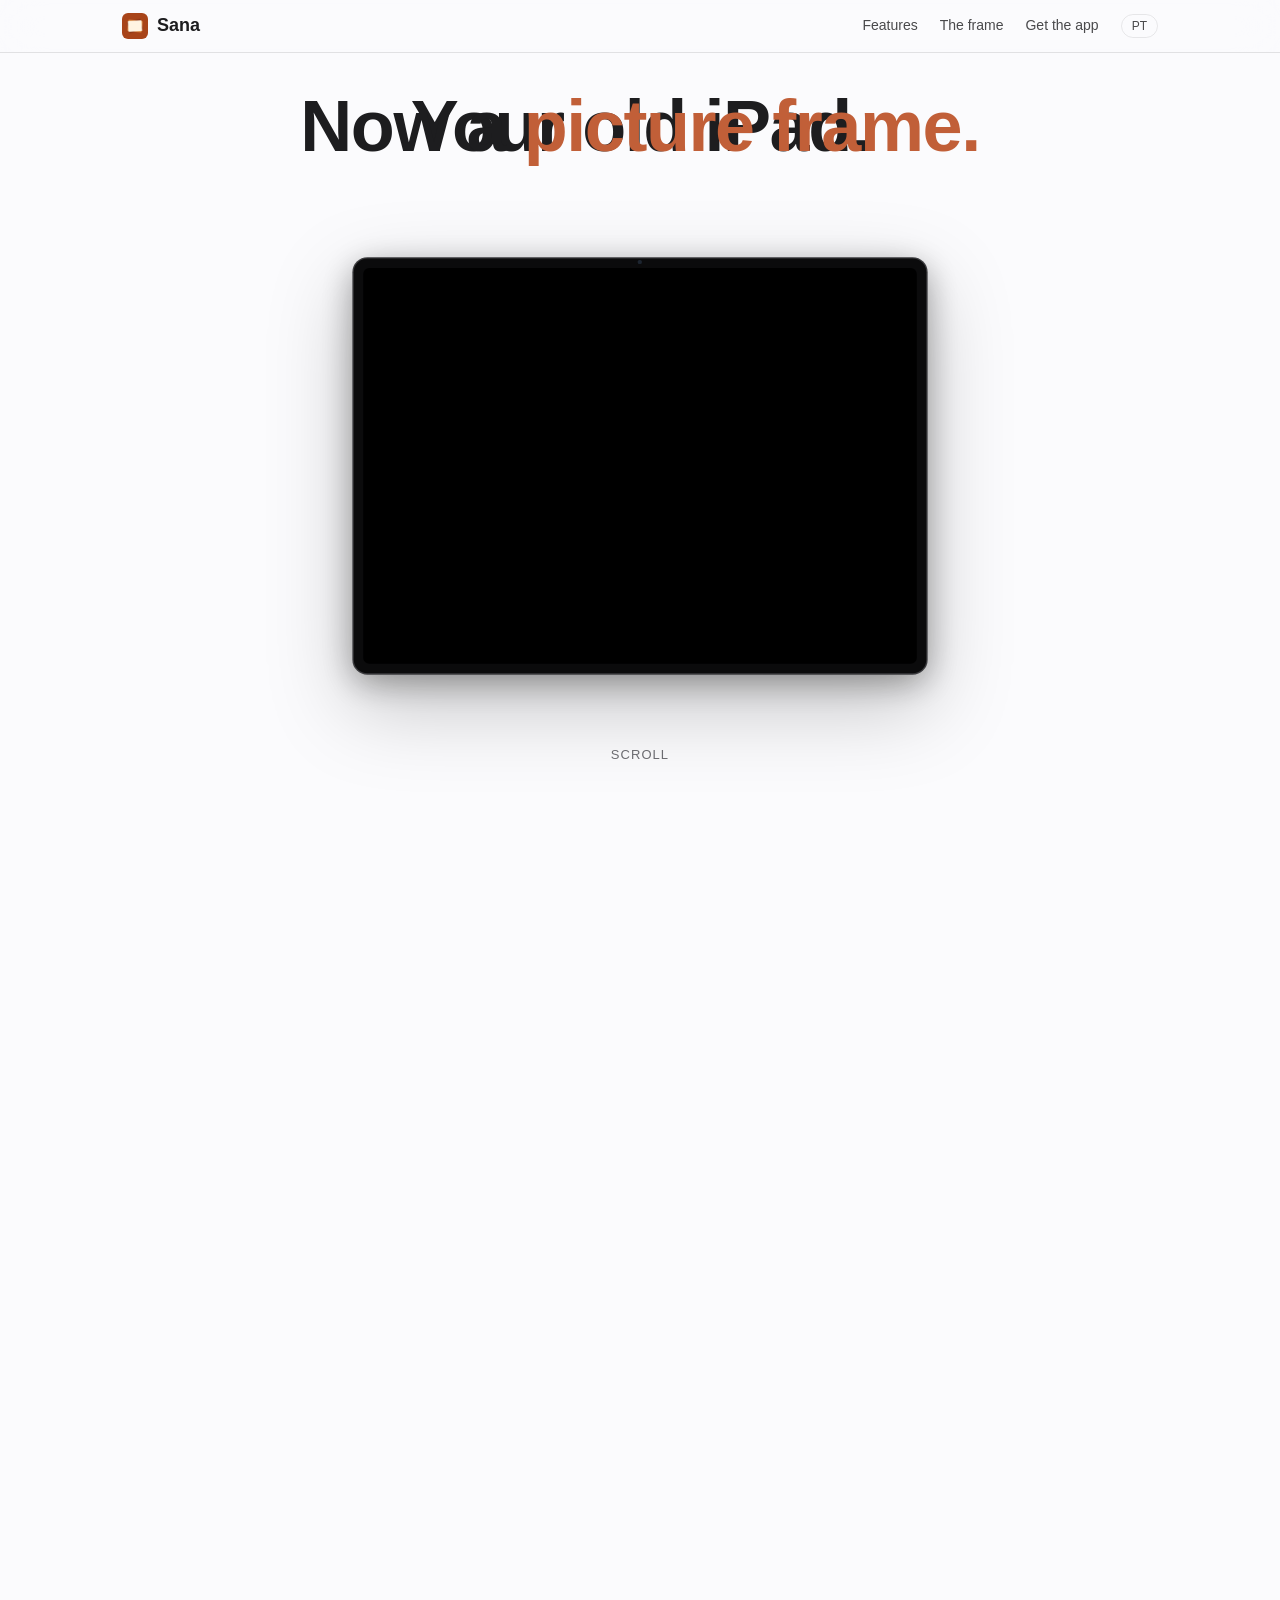
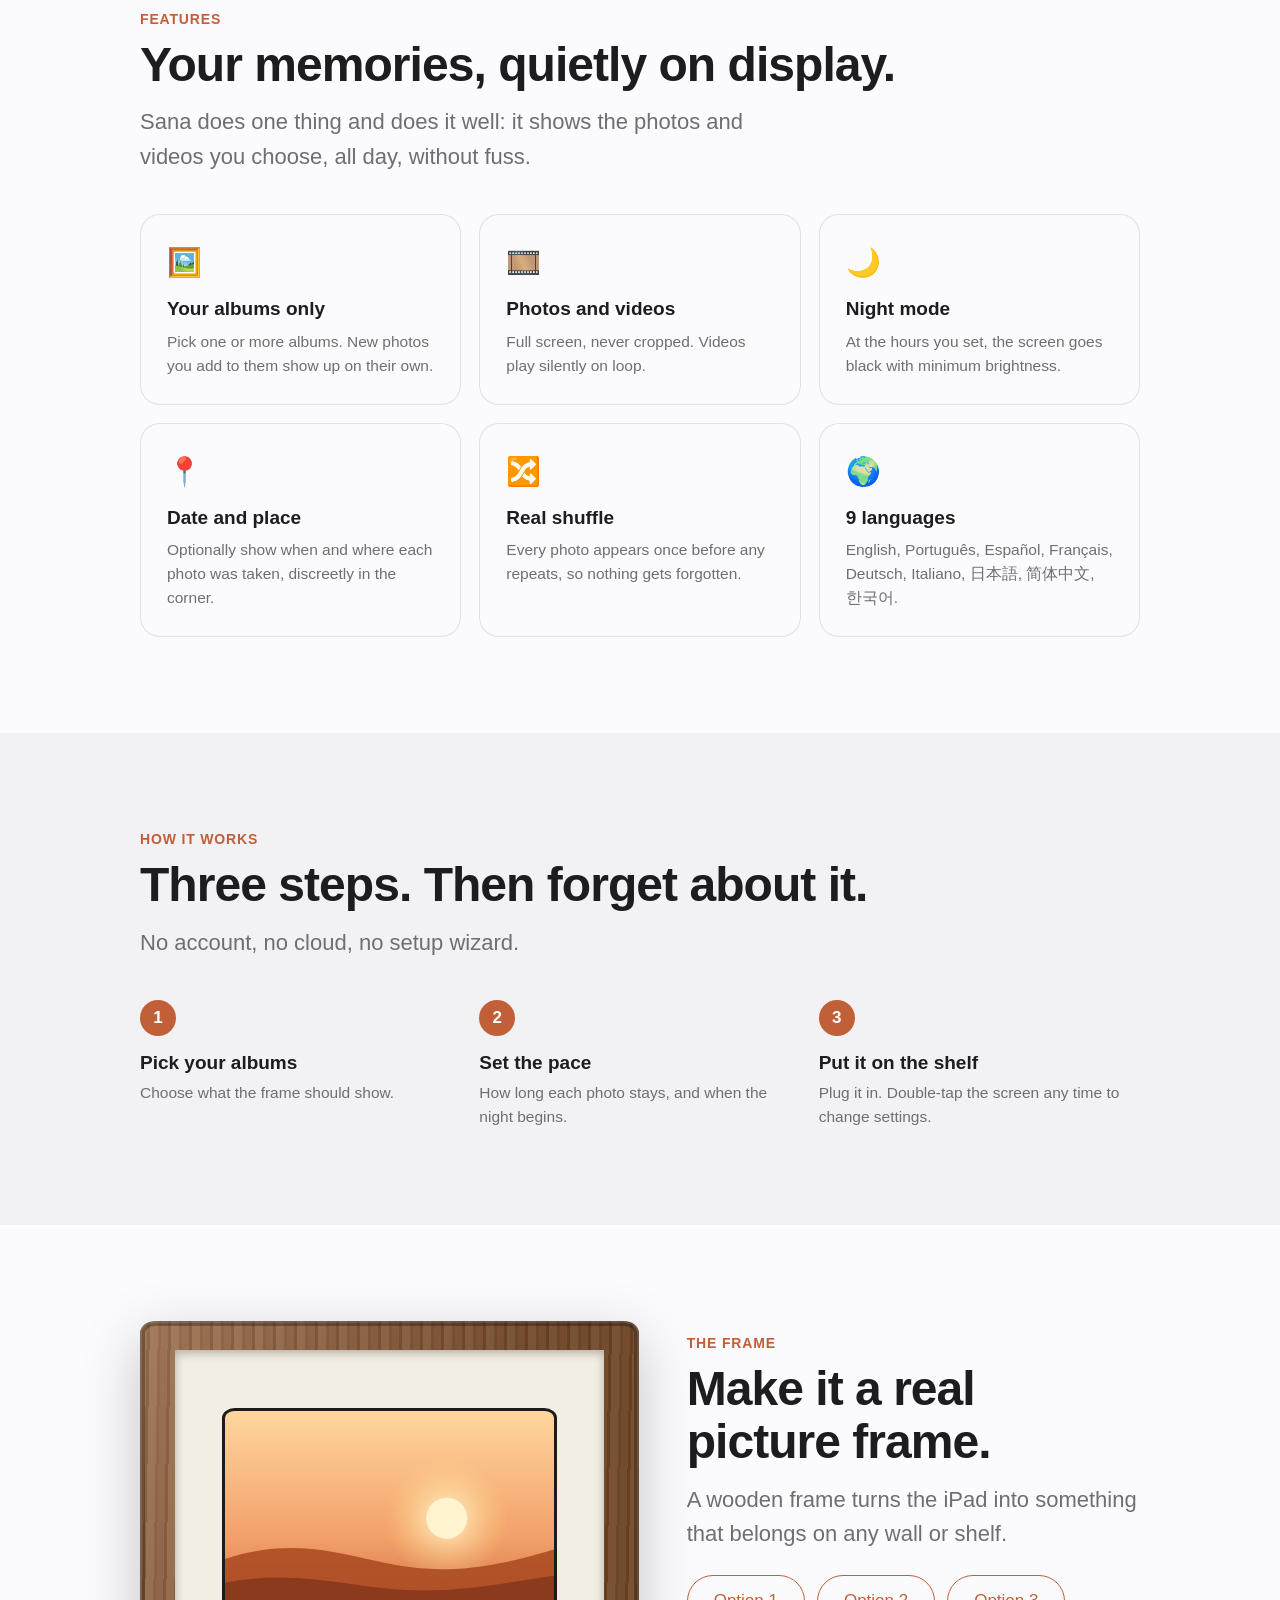
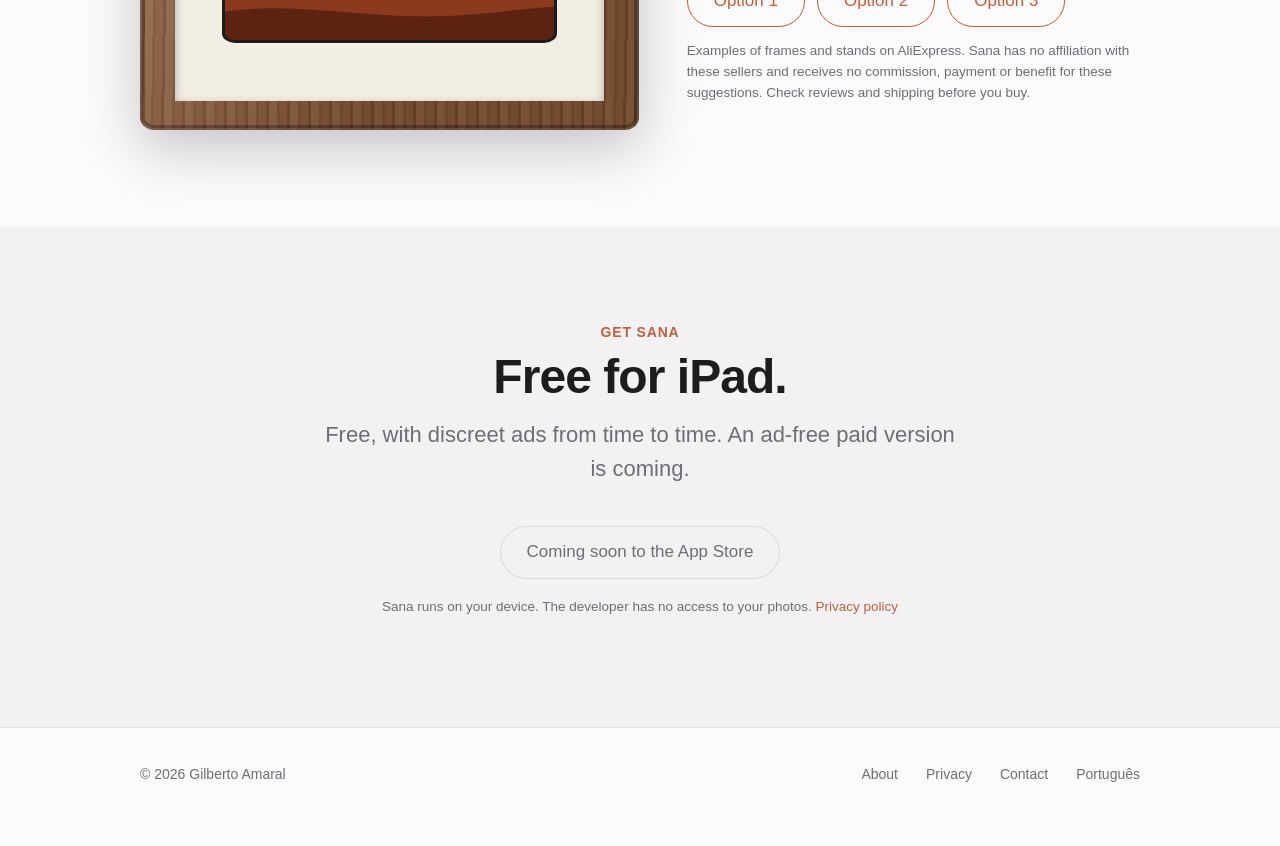
==== commit 4fca5864: "Replace frame placeholder with three AliExpress suggestions and no-affiliation notice Co-Authored-By" ====
--- a/index.html
+++ b/index.html
@@ -86,9 +86,12 @@
       <p class="eyebrow">The frame</p>
       <h2>Make it a real picture frame.</h2>
       <p class="lead" style="margin-bottom:24px">A wooden frame turns the iPad into something that belongs on any wall or shelf.</p>
-      <!-- Replace href="#frame" and remove the "soon" class when the AliExpress affiliate link is ready -->
-      <a class="btn soon" href="#frame" aria-disabled="true">Frame link coming soon</a>
-      <p class="small" style="margin-top:14px">Affiliate disclosure: when the link is available, buying through it may earn the developer a small commission at no extra cost to you.</p>
+      <div style="display:flex;flex-wrap:wrap;gap:12px">
+        <a class="btn ghost" href="https://pt.aliexpress.com/item/1005013532491918.html" target="_blank" rel="noopener noreferrer nofollow">Option 1</a>
+        <a class="btn ghost" href="https://pt.aliexpress.com/item/1005008466432429.html" target="_blank" rel="noopener noreferrer nofollow">Option 2</a>
+        <a class="btn ghost" href="https://pt.aliexpress.com/item/1005009505653108.html" target="_blank" rel="noopener noreferrer nofollow">Option 3</a>
+      </div>
+      <p class="small" style="margin-top:14px">Examples of frames and stands on AliExpress. Sana has no affiliation with these sellers and receives no commission, payment or benefit for these suggestions. Check reviews and shipping before you buy.</p>
     </div>
   </div>
 </section>
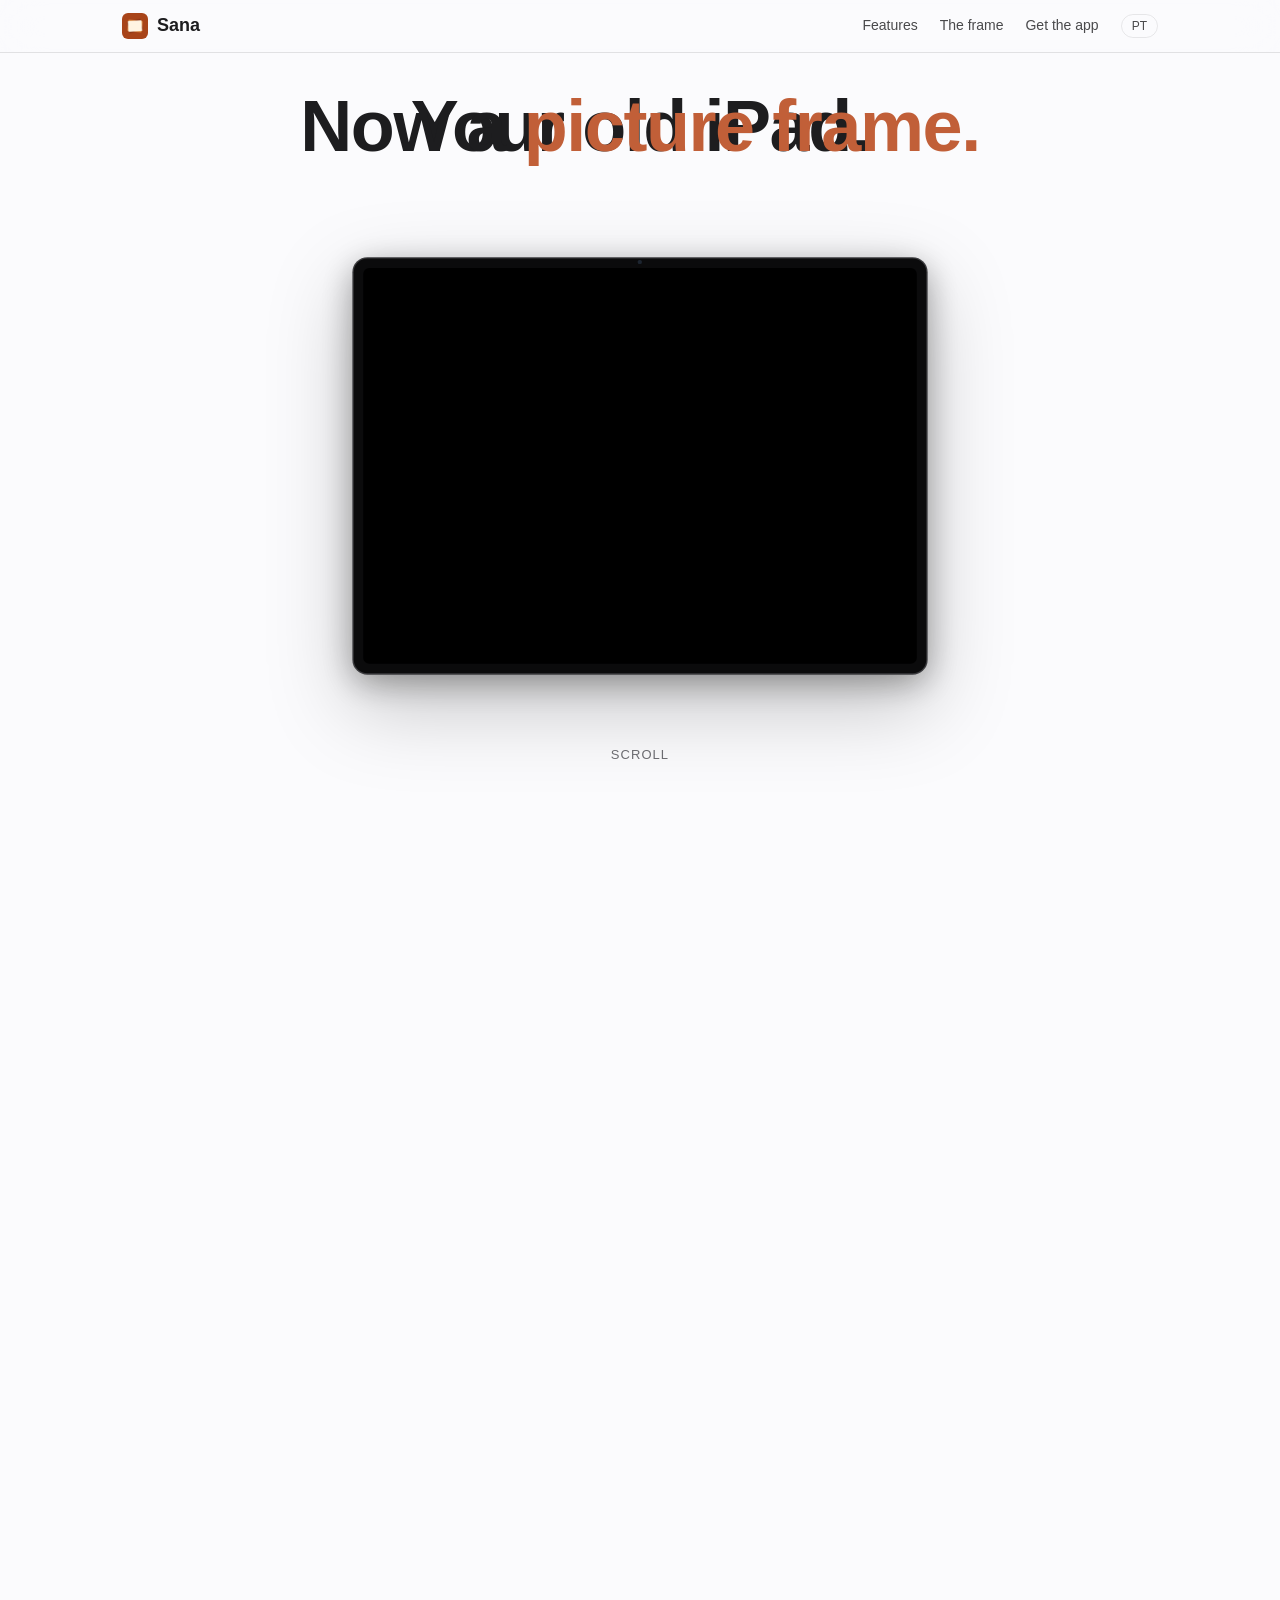
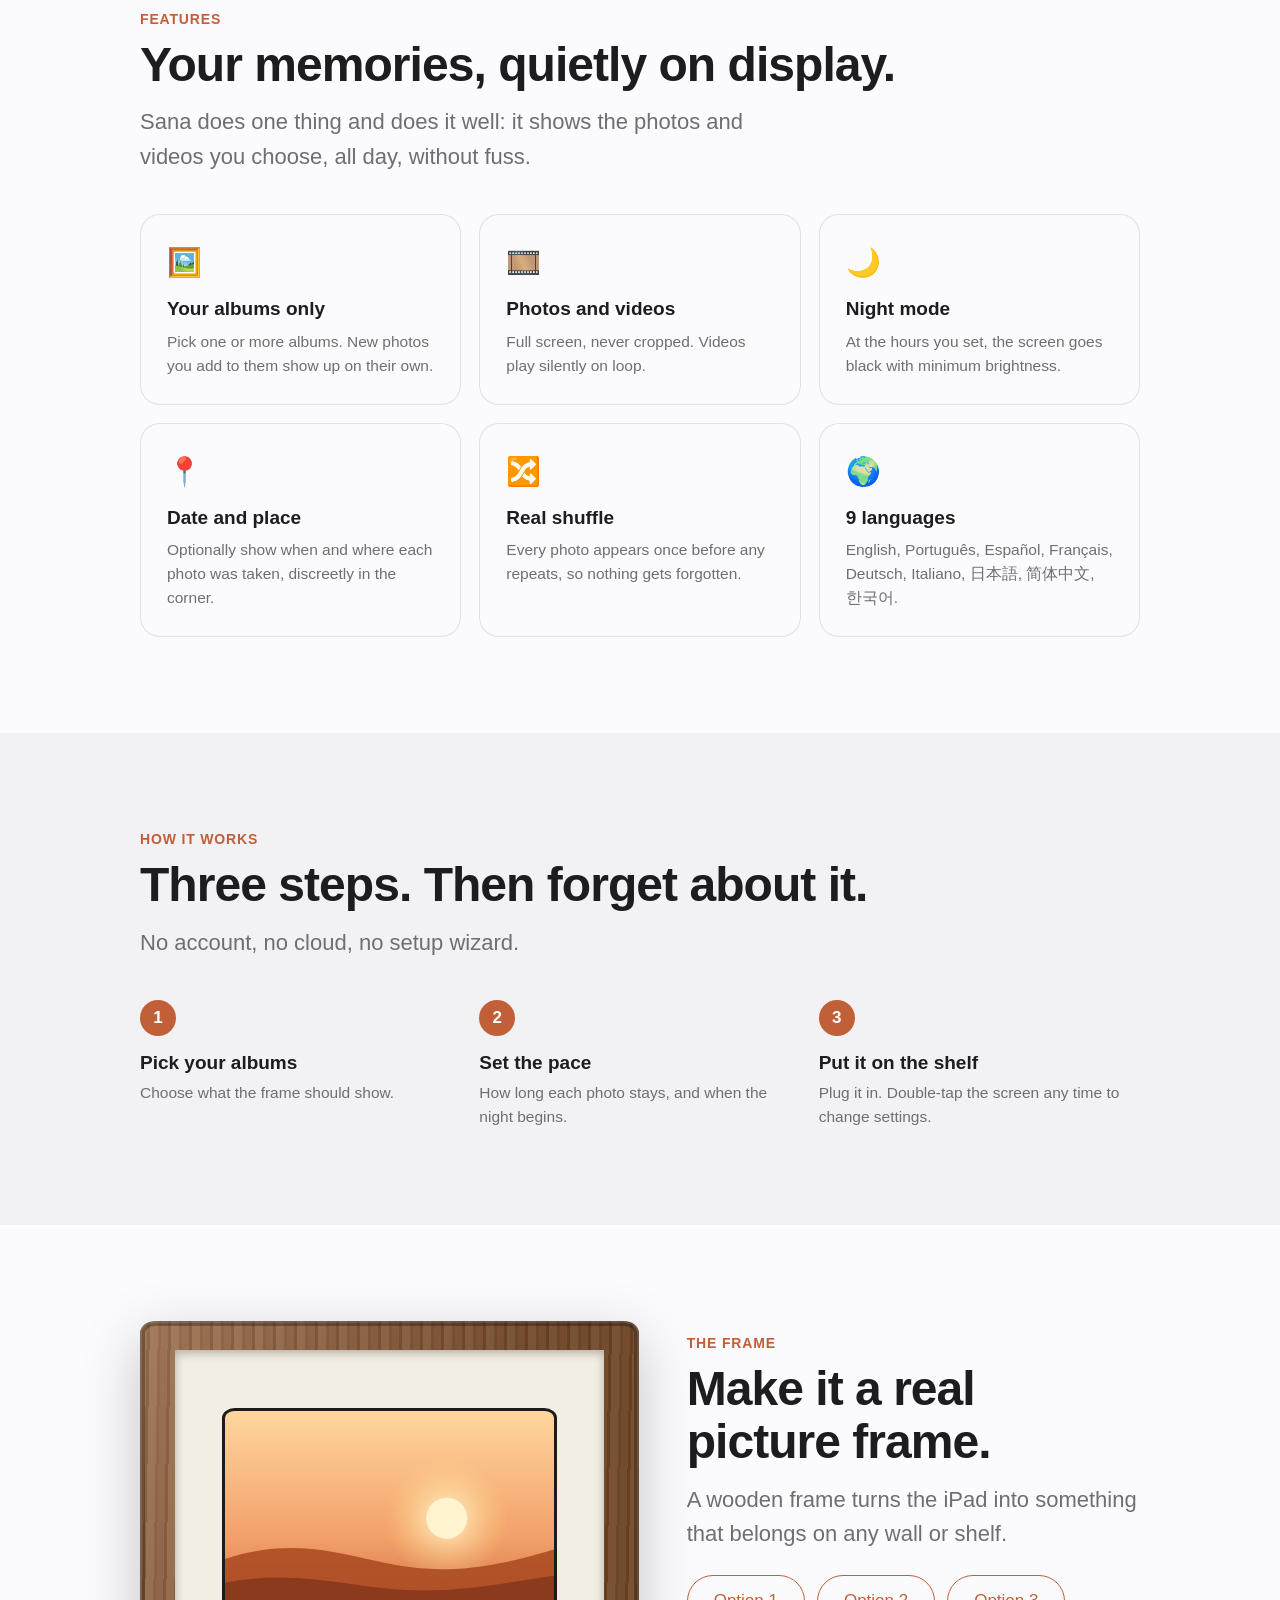
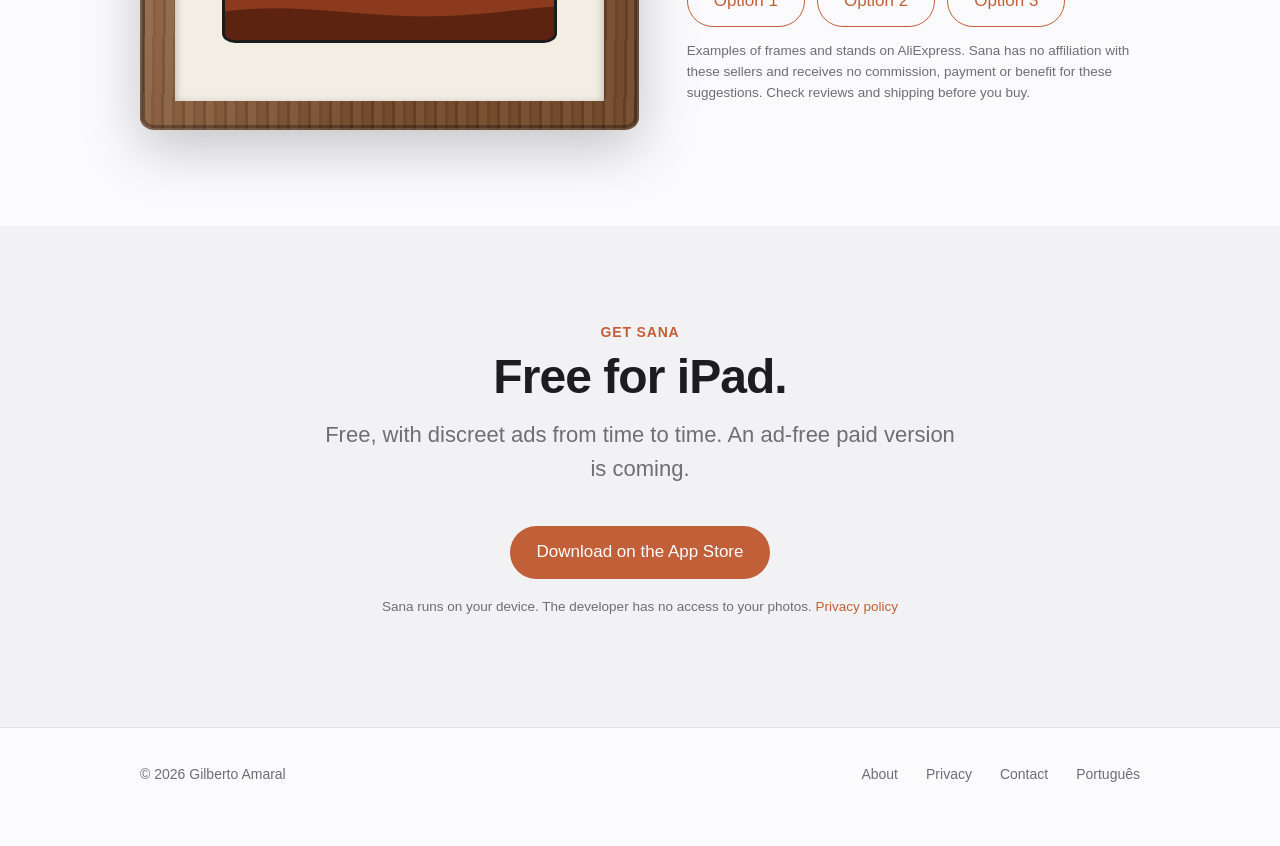
==== commit a8e55eef: "Link the App Store in the download section Co-Authored-By: Claude Sonnet 5.5 <noreply@anthropic.com>" ====
--- a/index.html
+++ b/index.html
@@ -102,8 +102,7 @@
     <h2>Free for iPad.</h2>
     <p class="lead" style="margin-left:auto;margin-right:auto">Free, with discreet ads from time to time. An ad-free paid version is coming.</p>
     <div class="row">
-      <!-- Replace with the App Store link when published -->
-      <a class="btn soon" href="#get" aria-disabled="true">Coming soon to the App Store</a>
+      <a class="btn primary" href="https://apps.apple.com/app/id6817953132">Download on the App Store</a>
     </div>
     <p class="small" style="margin-top:18px">Sana runs on your device. The developer has no access to your photos. <a href="privacy.html">Privacy policy</a></p>
   </div>
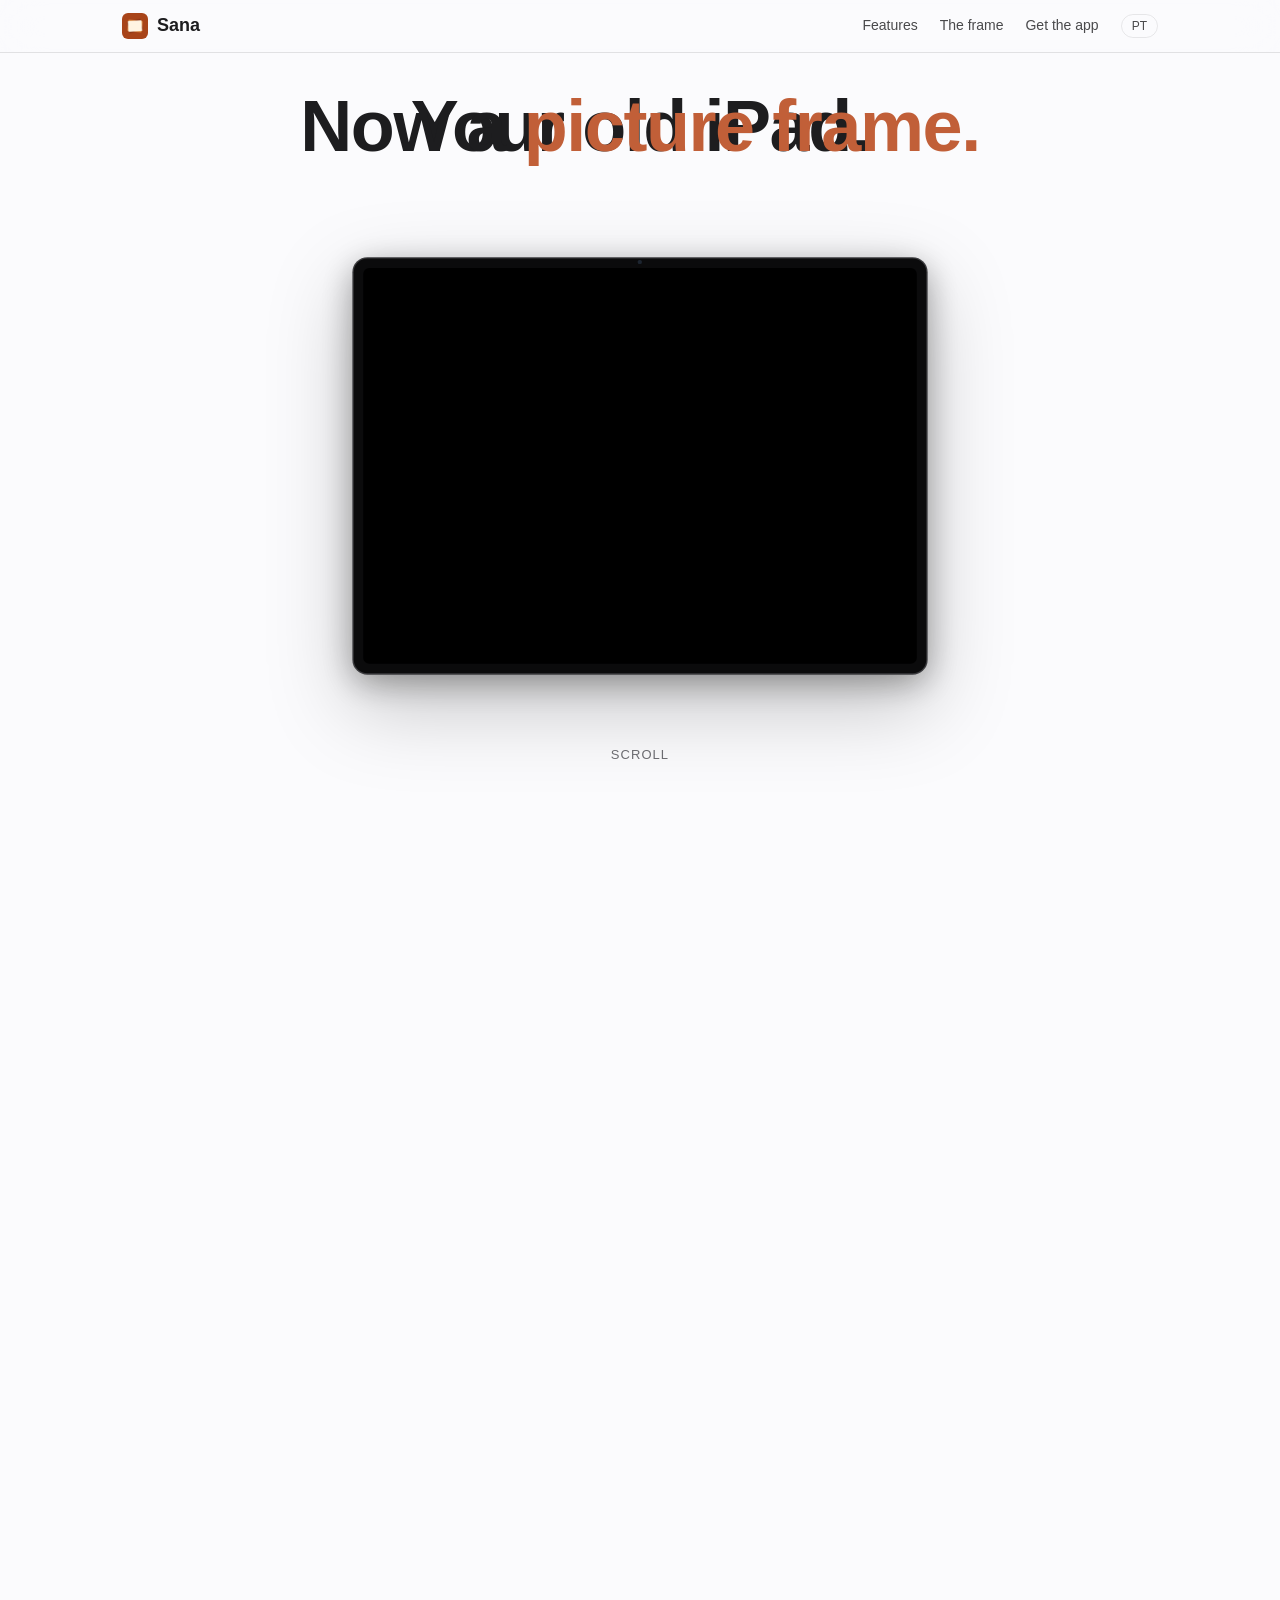
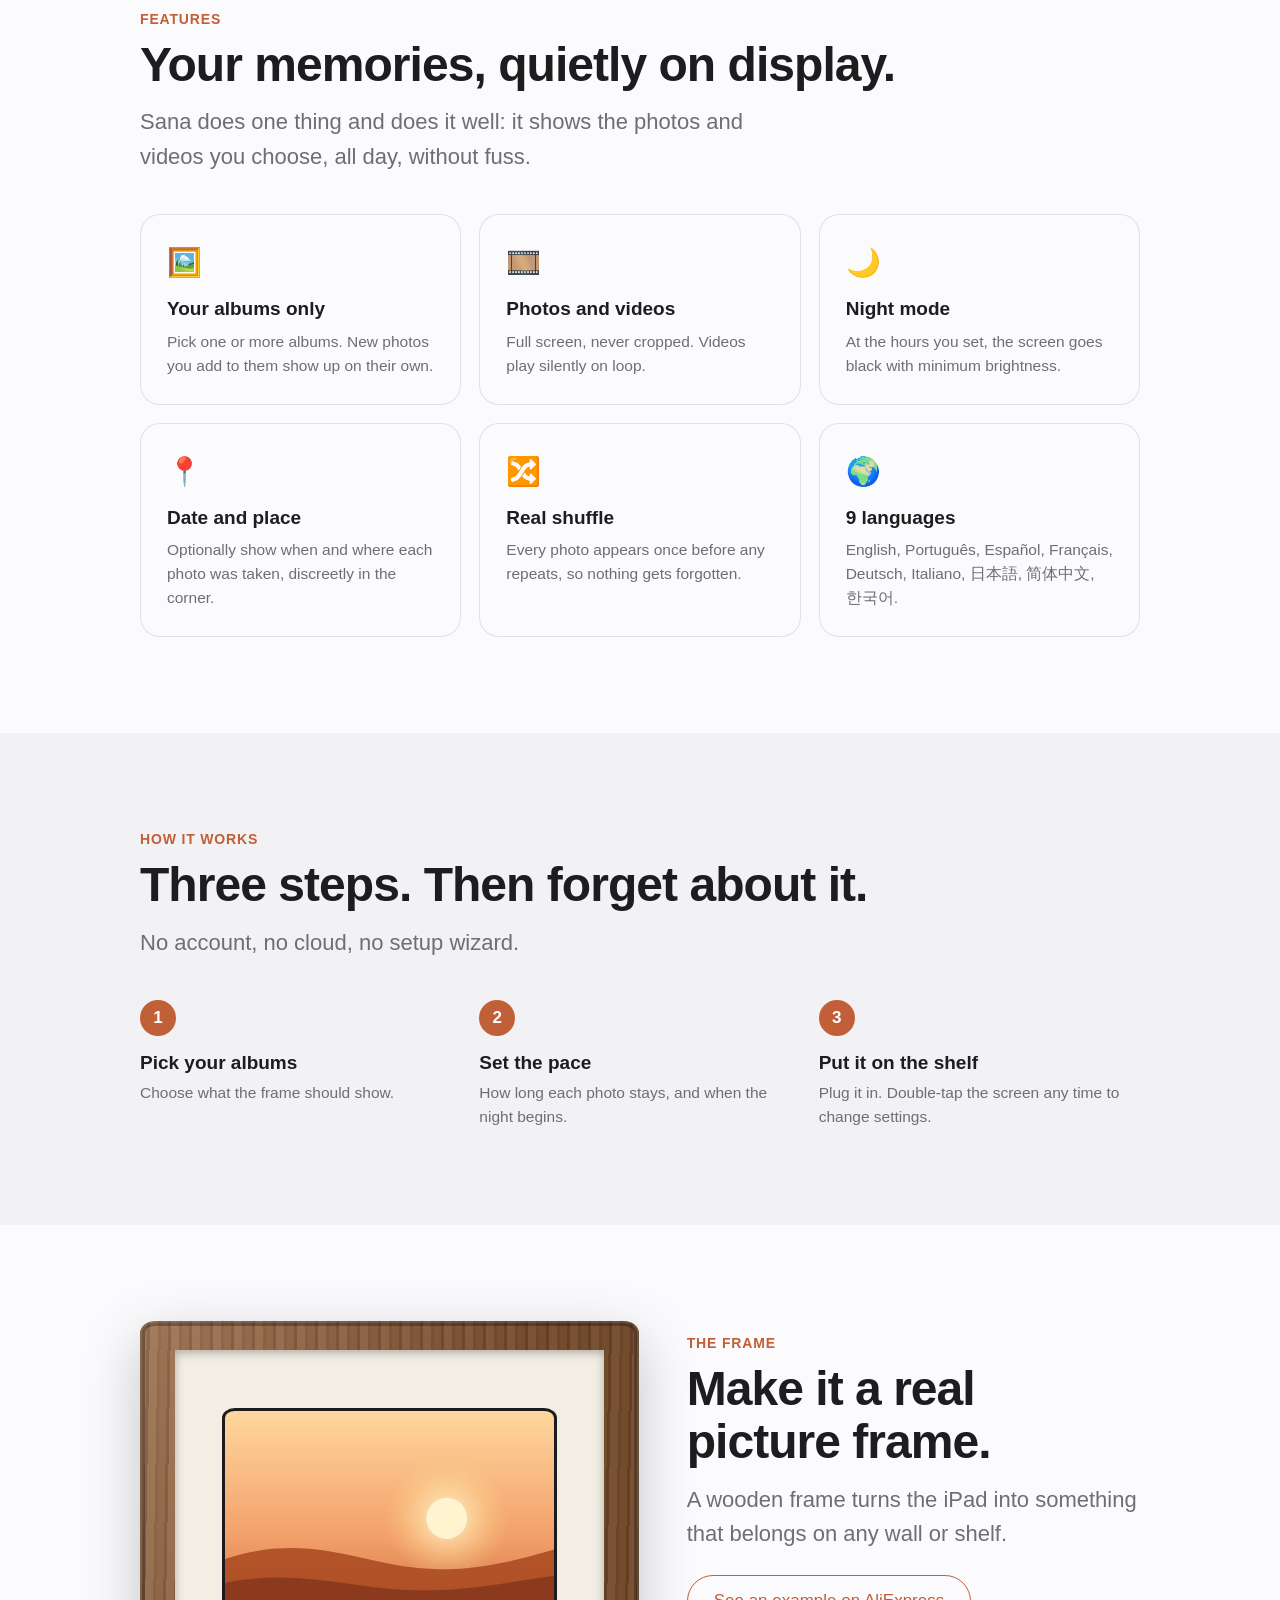
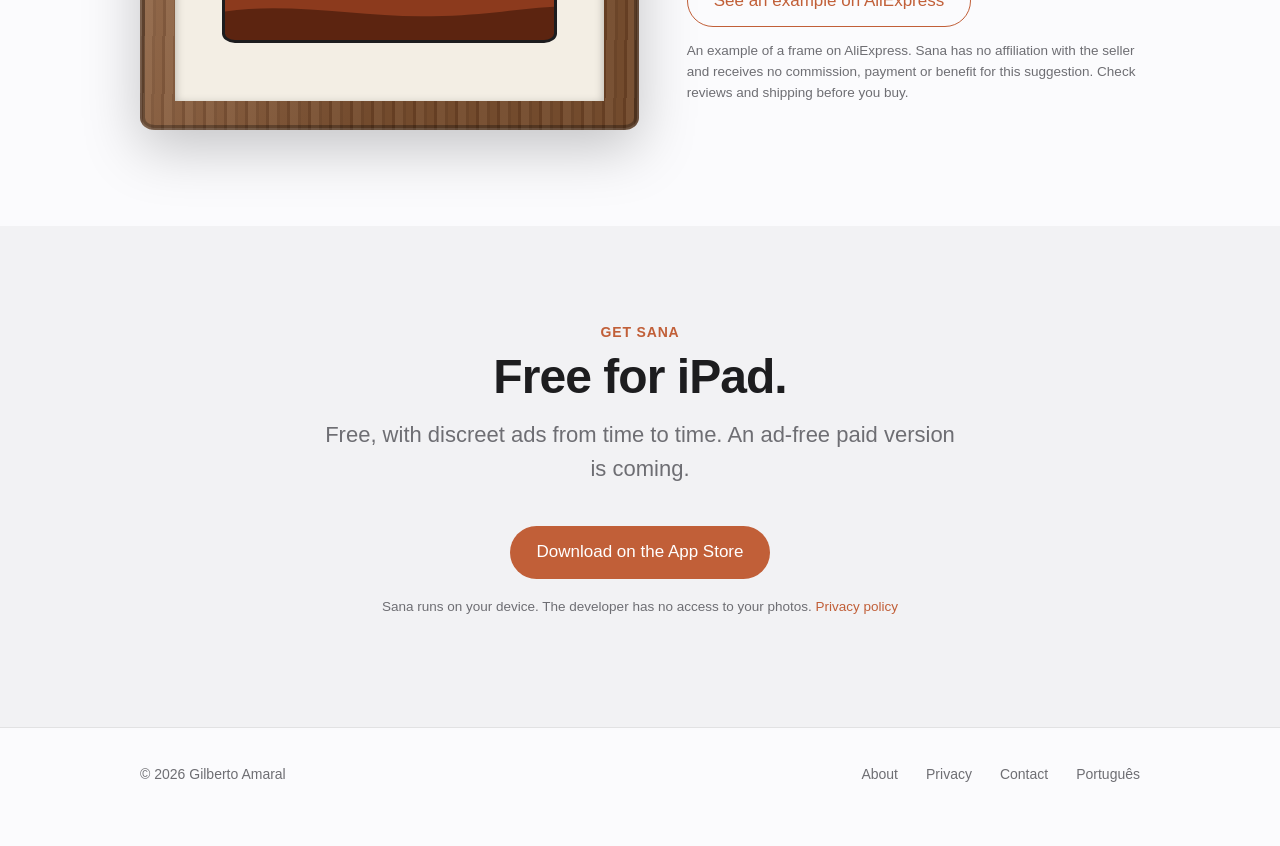
==== commit dea8255f: "Keep only the working AliExpress example link Co-Authored-By: Claude Sonnet 5.5 <noreply@anthropic.c" ====
--- a/index.html
+++ b/index.html
@@ -87,11 +87,9 @@
       <h2>Make it a real picture frame.</h2>
       <p class="lead" style="margin-bottom:24px">A wooden frame turns the iPad into something that belongs on any wall or shelf.</p>
       <div style="display:flex;flex-wrap:wrap;gap:12px">
-        <a class="btn ghost" href="https://pt.aliexpress.com/item/1005013532491918.html" target="_blank" rel="noopener noreferrer nofollow">Option 1</a>
-        <a class="btn ghost" href="https://pt.aliexpress.com/item/1005008466432429.html" target="_blank" rel="noopener noreferrer nofollow">Option 2</a>
-        <a class="btn ghost" href="https://pt.aliexpress.com/item/1005009505653108.html" target="_blank" rel="noopener noreferrer nofollow">Option 3</a>
+        <a class="btn ghost" href="https://pt.aliexpress.com/item/1005013532491918.html" target="_blank" rel="noopener noreferrer nofollow">See an example on AliExpress</a>
       </div>
-      <p class="small" style="margin-top:14px">Examples of frames and stands on AliExpress. Sana has no affiliation with these sellers and receives no commission, payment or benefit for these suggestions. Check reviews and shipping before you buy.</p>
+      <p class="small" style="margin-top:14px">An example of a frame on AliExpress. Sana has no affiliation with the seller and receives no commission, payment or benefit for this suggestion. Check reviews and shipping before you buy.</p>
     </div>
   </div>
 </section>
